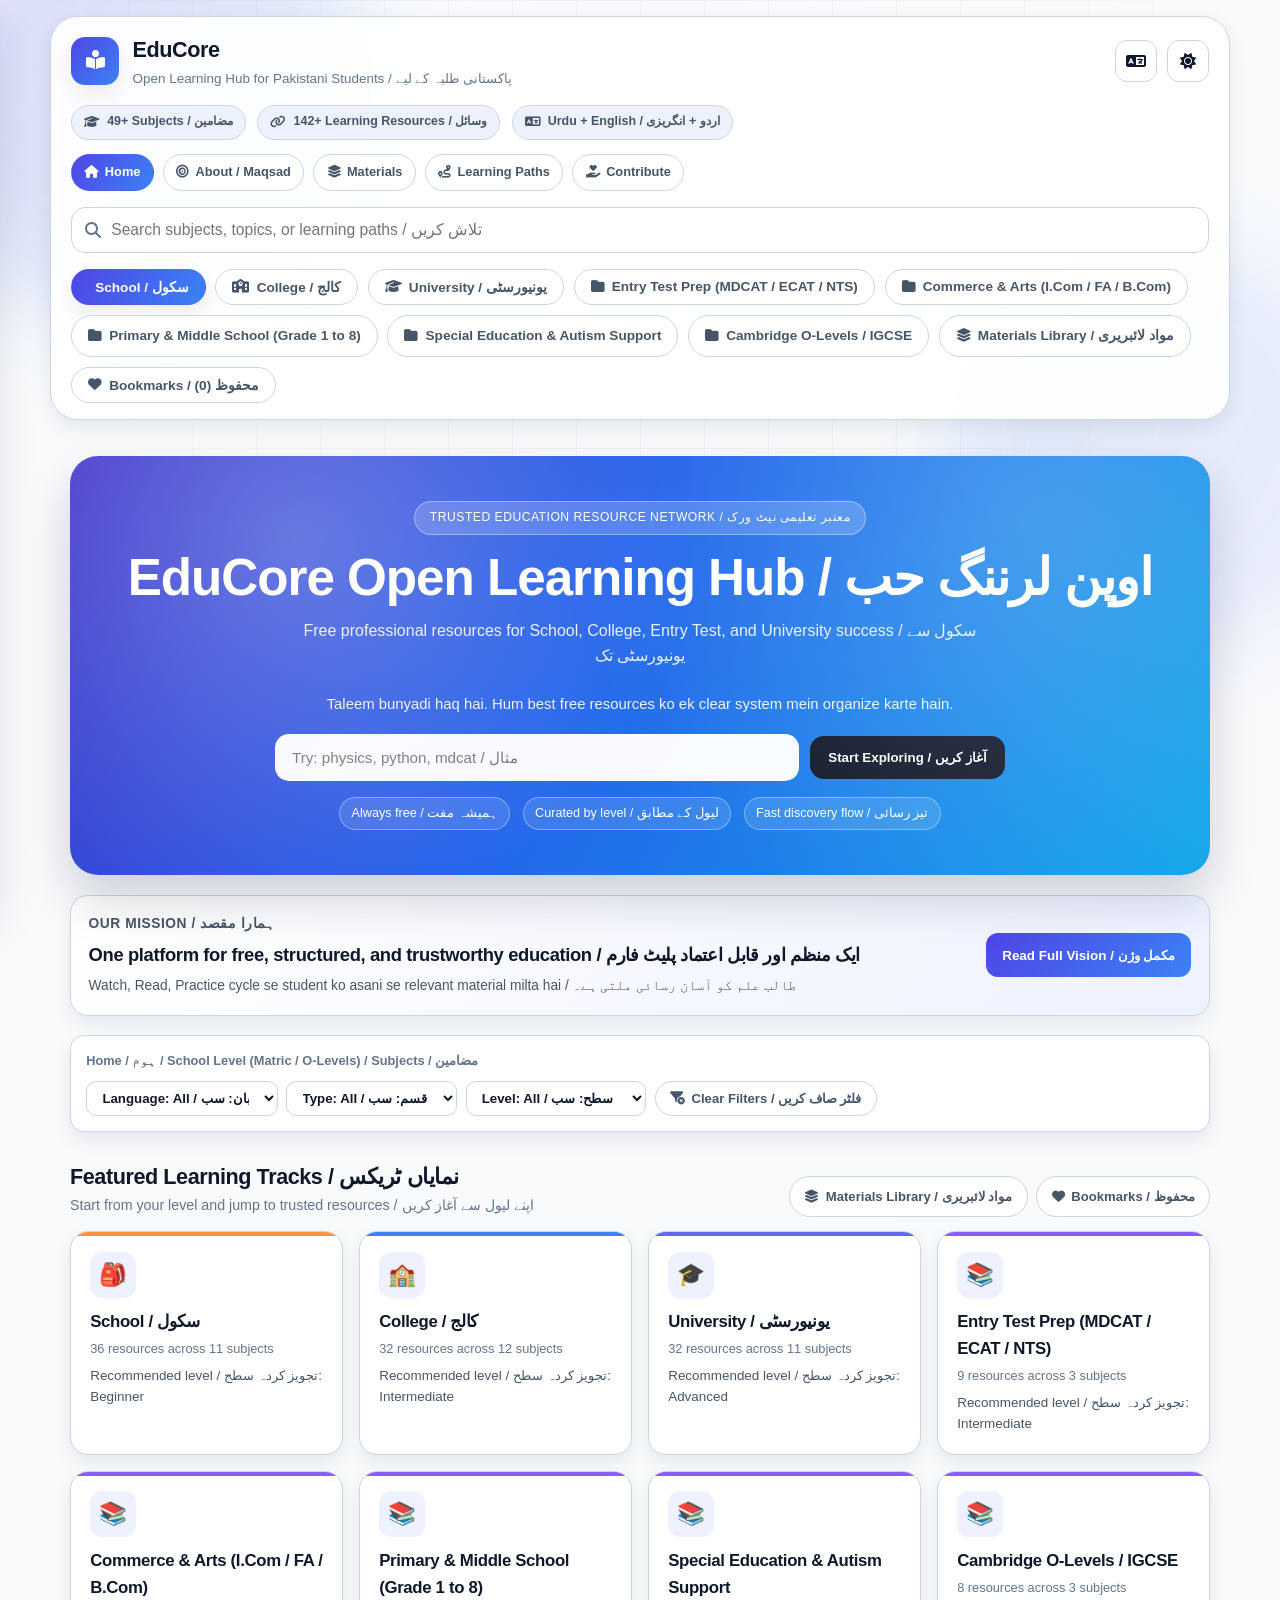
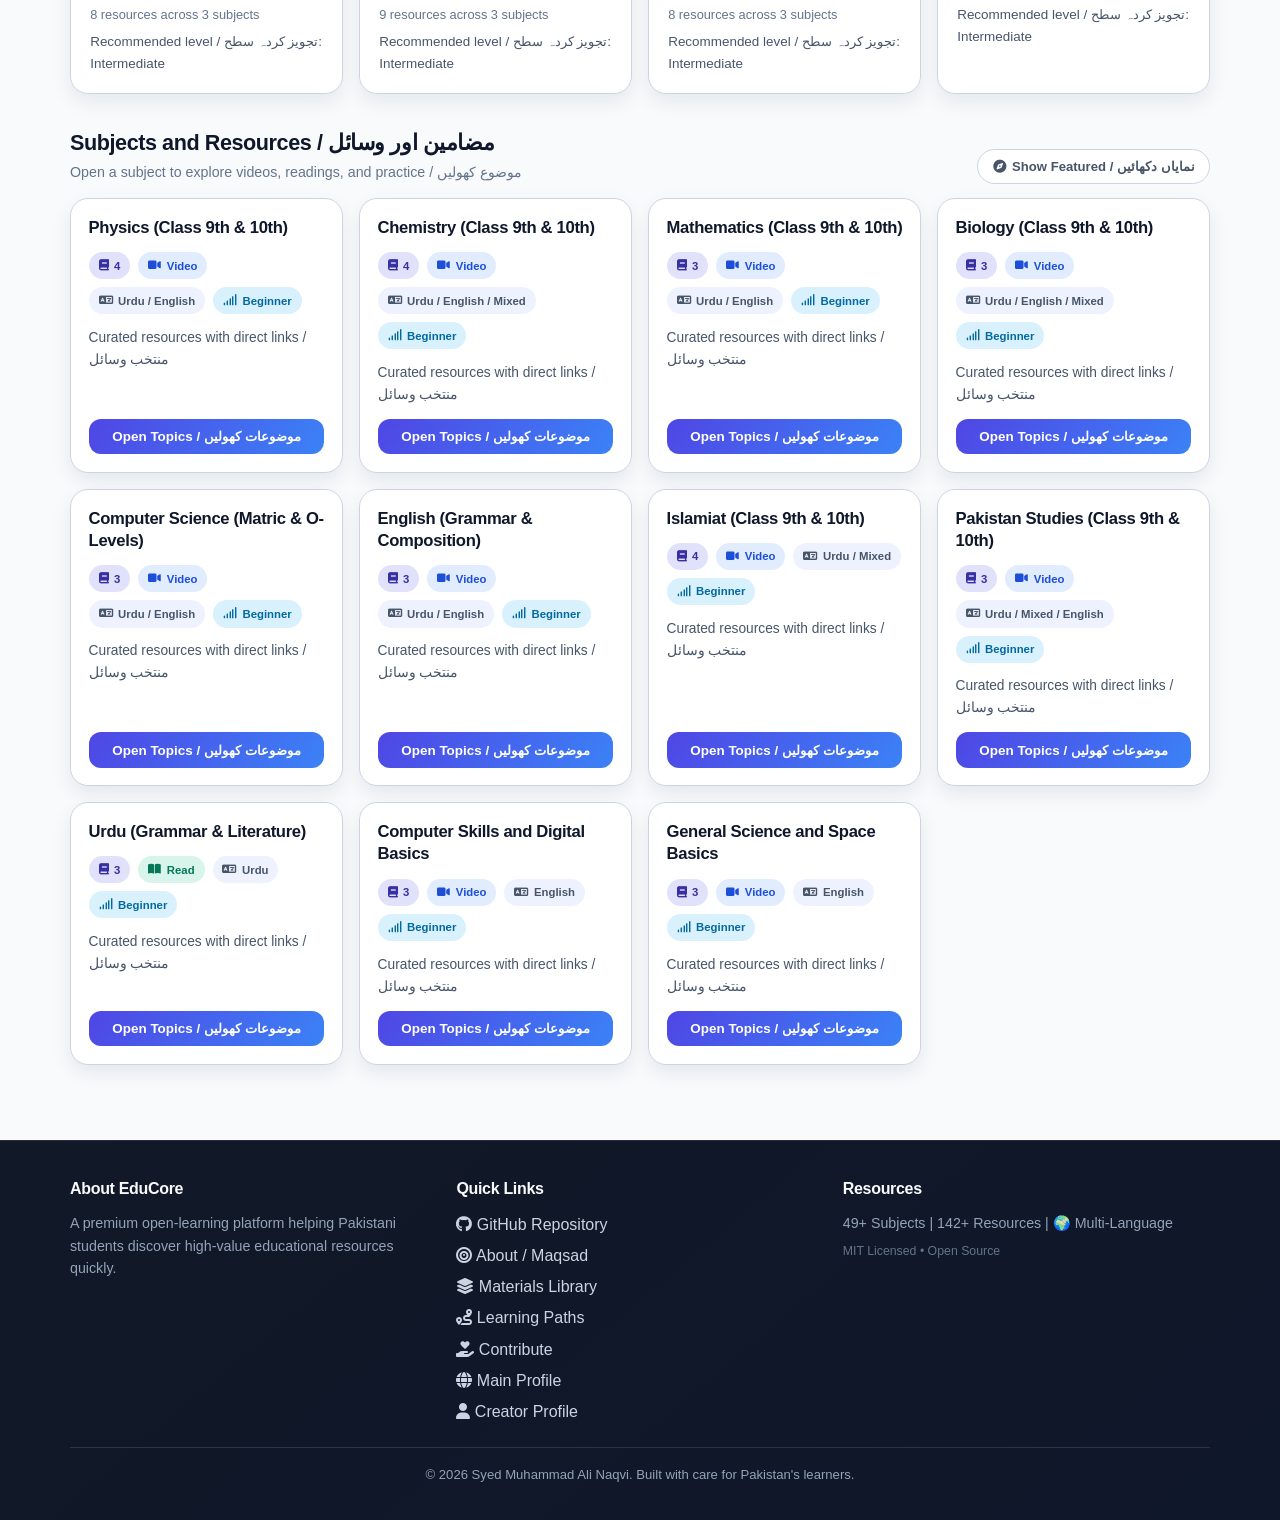
==== index.html @ ec70e9ec "feat: complete eduCore upgrade with bilingual UX and curated resources" ====
<!DOCTYPE html>
<html lang="en">
<head>
    <meta charset="UTF-8">
    <meta name="viewport" content="width=device-width, initial-scale=1.0">
    <title>EduCore Open Learning Hub | Premium Free Learning Resources</title>
    <meta name="description" content="EduCore Open Learning Hub offers free, curated learning resources for Pakistani students from school to university.">
    <link rel="stylesheet" href="https://cdnjs.cloudflare.com/ajax/libs/font-awesome/6.4.0/css/all.min.css">
    <link rel="stylesheet" href="styles.css">
</head>
<body>
    <a class="skip-link" href="#subjectsContainer">Skip to resources</a>
    <div class="ambient-bg" aria-hidden="true">
        <div class="orb orb-one"></div>
        <div class="orb orb-two"></div>
        <div class="grid-glow"></div>
    </div>

    <!-- Navigation & Header -->
    <div class="sticky-header">
        <div class="container shell-padding">
            <div class="header-top">
                <div class="header-logo">
                    <div class="header-emoji" aria-hidden="true">
                        <i class="fas fa-book-open-reader"></i>
                    </div>
                    <div class="logo-text">
                        <h1>EduCore</h1>
                        <p id="logoTagline">Open Learning Hub for Pakistani Students</p>
                    </div>
                </div>
                <div class="header-actions">
                    <button id="languageToggle" class="theme-toggle" title="Toggle language mode" aria-label="Toggle language mode">
                        <i class="fas fa-language"></i>
                    </button>
                    <button id="themeToggle" class="theme-toggle" title="Toggle Dark Mode" aria-label="Toggle dark mode">
                        <i class="fas fa-sun"></i>
                    </button>
                    <button id="hamburgerMenu" class="hamburger-menu" title="Toggle Menu" aria-label="Toggle menu">
                        <i class="fas fa-bars"></i>
                    </button>
                </div>
            </div>

            <div class="header-kpis">
                <span id="kpiSubjectsLabel"><i class="fas fa-graduation-cap"></i> 68+ Subjects</span>
                <span id="kpiResourcesLabel"><i class="fas fa-link"></i> 400+ Learning Resources</span>
                <span id="kpiLanguageLabel"><i class="fas fa-language"></i> Urdu + English</span>
            </div>

            <div class="product-nav" aria-label="Primary">
                <a href="index.html" class="product-nav-link active"><i class="fas fa-house"></i> Home</a>
                <a href="about.html" class="product-nav-link"><i class="fas fa-bullseye"></i> About / Maqsad</a>
                <a href="materials-library.html" class="product-nav-link"><i class="fas fa-layer-group"></i> Materials</a>
                <a href="learning-paths.html" class="product-nav-link"><i class="fas fa-route"></i> Learning Paths</a>
                <a href="contribute.html" class="product-nav-link"><i class="fas fa-hand-holding-heart"></i> Contribute</a>
            </div>

            <!-- Search Bar in Header -->
            <div class="search-container">
                <i class="fas fa-magnifying-glass"></i>
                <input
                    type="text"
                    id="searchInput"
                    placeholder="Search subjects, topics, or learning paths..."
                    class="search-input"
                    aria-label="Search resources"
                >
            </div>

            <!-- Category Tabs (Hidden on mobile, shows hamburger instead) -->
            <div id="categoryNav" class="category-tabs" role="tablist">
                <!-- Categories loaded by JavaScript -->
            </div>
        </div>
    </div>

    <!-- Sidebar (Mobile Navigation) -->
    <div id="sidebar" class="sidebar" role="navigation">
        <div class="sidebar-inner">
            <h3 class="sidebar-title" id="sidebarTitle">📂 Categories</h3>
            <div id="sidebarNav" class="sidebar-nav">
                <!-- Categories loaded by JavaScript -->
            </div>
        </div>
    </div>
    <div id="sidebarOverlay" class="sidebar-overlay"></div>

    <!-- Main Content -->
    <main class="container shell-padding">
        <!-- Hero Section -->
        <section class="hero-section" id="heroSection">
            <div class="hero-badge" id="heroBadge">Trusted Education Resource Network</div>
            <h2 class="hero-headline" id="heroHeadline">EduCore Open Learning Hub</h2>
            <p class="hero-subheadline" id="heroSubheadline">Professional, free learning resources for School, College, Entry Test, and University success.</p>
            <p class="hero-mission-quick" id="heroMissionQuick">Taleem sab ka bunyadi haq hai. Hum bikhray hue best free resources ko ek clear system mein la rahe hain.</p>
            <div class="hero-search-container">
                <div class="hero-search-wrapper">
                    <input
                        type="text"
                        id="heroSearchInput"
                        placeholder="Try: physics, python, mdcat, accounting"
                        class="hero-search-input"
                        aria-label="Quick search"
                    >
                    <button class="cta-button" id="getStartedBtn">Start Exploring</button>
                </div>
            </div>
            <div class="hero-notes">
                <span id="heroNoteFree"><i class="fas fa-shield-heart"></i> Always free</span>
                <span id="heroNoteCurated"><i class="fas fa-layer-group"></i> Curated by level</span>
                <span id="heroNoteFast"><i class="fas fa-bolt"></i> Fast discovery flow</span>
            </div>
        </section>

        <section class="mission-highlight" id="missionHighlight">
            <div class="mission-content">
                <p class="mission-label" id="missionLabel">Our Mission / Hamara Maqsad</p>
                <h2 id="missionTitle">One platform for free, structured, and trustworthy education.</h2>
                <p id="missionText">Is platform ka focus hai Watch, Read, Practice learning cycle ko simple banana, taa-ke Pakistan ka har student bina confusion ke level-appropriate material tak pohanch sake.</p>
            </div>
            <a href="about.html" class="mission-cta" id="missionCta">Read Full Vision</a>
        </section>

        <section class="discovery-controls" aria-label="Discovery controls">
            <div id="breadcrumb" class="breadcrumb">Home / All Tracks</div>
            <div class="filters-row">
                <select id="languageFilter" class="filter-select" aria-label="Filter by language">
                    <option value="all">Language: All</option>
                    <option value="urdu">Urdu</option>
                    <option value="english">English</option>
                    <option value="mixed">Mixed</option>
                </select>
                <select id="typeFilter" class="filter-select" aria-label="Filter by resource type">
                    <option value="all">Type: All</option>
                    <option value="video">Video</option>
                    <option value="read">Reading</option>
                    <option value="practice">Practice</option>
                </select>
                <select id="levelFilter" class="filter-select" aria-label="Filter by level">
                    <option value="all">Level: All</option>
                    <option value="beginner">Beginner</option>
                    <option value="intermediate">Intermediate</option>
                    <option value="advanced">Advanced</option>
                </select>
                <button id="clearFiltersBtn" type="button" class="bookmark-shortcut"><i class="fas fa-filter-circle-xmark"></i> Clear Filters</button>
            </div>
        </section>

        <!-- Featured Categories (Shows on first load) -->
        <section class="section-header-block">
            <div>
                <h2 id="featuredHeading">Featured Learning Tracks</h2>
                <p id="featuredSubheading">Start from your level and jump directly to trusted resources.</p>
            </div>
            <div class="section-actions">
                <a href="materials-library.html" class="bookmark-shortcut">
                    <i class="fas fa-layer-group"></i>
                    <span id="materialsShortcutLabel">Materials Library</span>
                </a>
                <button id="desktopBookmarksBtn" class="bookmark-shortcut" type="button">
                    <i class="fas fa-heart"></i>
                    <span id="desktopBookmarksLabel">Bookmarks</span>
                </button>
            </div>
        </section>
        <section id="featuredSection" class="featured-categories">
            <!-- Featured category cards loaded by JavaScript -->
        </section>

        <!-- Resources Grid -->
        <section class="section-header-block compact">
            <div>
                <h2 id="subjectsHeading">Subjects and Resources</h2>
                <p id="subjectsSubheading">Open any subject card to explore videos, readings, and practice links.</p>
            </div>
            <div class="section-actions">
                <button id="showFeaturedBtn" class="bookmark-shortcut" type="button">
                    <i class="fas fa-compass"></i>
                    <span id="showFeaturedLabel">Show Featured</span>
                </button>
            </div>
        </section>
        <section id="subjectsContainer" class="subjects-container">
            <!-- Subject cards loaded by JavaScript -->
        </section>

        <!-- No Results Message -->
        <div id="noResults" class="no-results hidden">
            <div class="no-results-icon">😕</div>
            <h3 class="no-results-title">No resources found</h3>
            <p class="no-results-text">Try another keyword or switch to a different category.</p>
        </div>
    </main>

    <!-- Topic Details Modal -->
    <div id="topicModal" class="modal" role="dialog" aria-modal="true">
        <div class="modal-content">
            <div class="modal-header">
                <h2 id="modalTitle" class="modal-title"></h2>
                <button id="closeModal" class="modal-close" aria-label="Close modal">
                    <i class="fas fa-times"></i>
                </button>
            </div>
            <div id="modalTopics" class="topics-list">
                <!-- Topics loaded by JavaScript -->
            </div>
        </div>
    </div>

    <!-- Footer -->
    <footer>
        <div class="container shell-padding">
            <div class="footer-grid">
                <div>
                    <h3>About EduCore</h3>
                    <p class="footer-description">A premium open-learning platform helping Pakistani students discover high-value educational resources quickly.</p>
                </div>
                <div>
                    <h3>Quick Links</h3>
                    <ul class="footer-links-list">
                        <li><a href="https://github.com/AliShah1029384756/educore-open-learning-hub" target="_blank" rel="noopener noreferrer"><i class="fab fa-github"></i> GitHub Repository</a></li>
                        <li><a href="about.html"><i class="fas fa-bullseye"></i> About / Maqsad</a></li>
                        <li><a href="materials-library.html"><i class="fas fa-layer-group"></i> Materials Library</a></li>
                        <li><a href="learning-paths.html"><i class="fas fa-route"></i> Learning Paths</a></li>
                        <li><a href="contribute.html"><i class="fas fa-hand-holding-heart"></i> Contribute</a></li>
                        <li><a href="https://alishah1029384756.github.io/AliShah1029384756/" target="_blank" rel="noopener noreferrer"><i class="fas fa-globe"></i> Main Profile</a></li>
                        <li><a href="https://github.com/AliShah1029384756" target="_blank" rel="noopener noreferrer"><i class="fas fa-user"></i> Creator Profile</a></li>
                    </ul>
                </div>
                <div>
                    <h3>Resources</h3>
                    <p class="footer-resources">
                        <span id="subjectCount">68+</span> Subjects | 
                        <span id="resourceCount">400+</span> Resources | 
                        🌍 Multi-Language
                    </p>
                    <p class="footer-license">MIT Licensed • Open Source</p>
                </div>
            </div>
            <div class="footer-divider"></div>
            <div class="footer-bottom">
                <p>&copy; 2026 Syed Muhammad Ali Naqvi. Built with care for Pakistan's learners.</p>
            </div>
        </div>
    </footer>

    <script src="app.js"></script>
</body>
</html>
---- styles.css ----
:root {
	--primary: #4f46e5;
	--primary-strong: #3730a3;
	--secondary: #3b82f6;
	--accent: #0ea5e9;
	--bg-main: #f8fafc;
	--bg-surface: #ffffff;
	--bg-soft: #eef2ff;
	--bg-muted: #e2e8f0;
	--text-main: #0f172a;
	--text-soft: #475569;
	--text-muted: #64748b;
	--border: #cbd5e1;
	--shadow-sm: 0 8px 20px rgba(15, 23, 42, 0.08);
	--shadow-md: 0 14px 32px rgba(15, 23, 42, 0.12);
	--shadow-lg: 0 24px 48px rgba(15, 23, 42, 0.18);
	--radius-sm: 12px;
	--radius-md: 18px;
	--radius-lg: 28px;
	--overlay: rgba(15, 23, 42, 0.52);
	--header-offset: 150px;
	--transition: all 0.28s cubic-bezier(0.4, 0, 0.2, 1);
}

html[data-theme="dark"] {
	--bg-main: #020617;
	--bg-surface: #0f172a;
	--bg-soft: #1e293b;
	--bg-muted: #334155;
	--text-main: #f8fafc;
	--text-soft: #cbd5e1;
	--text-muted: #94a3b8;
	--border: #334155;
	--shadow-sm: 0 8px 20px rgba(0, 0, 0, 0.25);
	--shadow-md: 0 14px 32px rgba(0, 0, 0, 0.35);
	--shadow-lg: 0 24px 48px rgba(0, 0, 0, 0.45);
	--overlay: rgba(2, 6, 23, 0.75);
}

@import url('https://fonts.googleapis.com/css2?family=Outfit:wght@400;500;600;700;800&family=Manrope:wght@400;500;600;700&display=swap');

* {
	margin: 0;
	padding: 0;
	box-sizing: border-box;
}

html {
	scroll-behavior: smooth;
}

body {
	font-family: 'Manrope', 'Segoe UI', sans-serif;
	background: var(--bg-main);
	color: var(--text-main);
	line-height: 1.6;
	min-height: 100vh;
	overflow-x: hidden;
	transition: background-color 0.3s ease, color 0.3s ease;
}

body.body-locked {
	overflow: hidden;
}

h1,
h2,
h3,
h4,
h5,
h6 {
	font-family: 'Outfit', 'Segoe UI', sans-serif;
	letter-spacing: -0.02em;
}

.container {
	max-width: 1180px;
	margin: 0 auto;
}

.shell-padding {
	padding-left: 1.25rem;
	padding-right: 1.25rem;
}

.hidden {
	display: none !important;
}

.skip-link {
	position: absolute;
	left: 1rem;
	top: -60px;
	z-index: 120;
	padding: 0.6rem 0.9rem;
	border-radius: 10px;
	background: #111827;
	color: #ffffff;
	text-decoration: none;
	font-weight: 700;
	transition: top 0.2s ease;
}

.skip-link:focus {
	top: 0.7rem;
}

.ambient-bg {
	position: fixed;
	inset: 0;
	pointer-events: none;
	z-index: -1;
	overflow: hidden;
}

.orb {
	position: absolute;
	border-radius: 50%;
	filter: blur(42px);
	opacity: 0.26;
}

.orb-one {
	width: 460px;
	height: 460px;
	top: -120px;
	left: -80px;
	background: linear-gradient(120deg, rgba(79, 70, 229, 0.72), rgba(14, 165, 233, 0.3));
}

.orb-two {
	width: 420px;
	height: 420px;
	right: -90px;
	top: 240px;
	background: linear-gradient(120deg, rgba(59, 130, 246, 0.5), rgba(99, 102, 241, 0.32));
}

.grid-glow {
	position: absolute;
	inset: 0;
	background-image: linear-gradient(rgba(79, 70, 229, 0.05) 1px, transparent 1px),
		linear-gradient(90deg, rgba(79, 70, 229, 0.05) 1px, transparent 1px);
	background-size: 64px 64px;
	-webkit-mask-image: radial-gradient(circle at 50% 20%, black 20%, transparent 70%);
	mask-image: radial-gradient(circle at 50% 20%, black 20%, transparent 70%);
}

.sticky-header {
	position: sticky;
	top: 0;
	z-index: 30;
	margin: 1rem auto 0;
}

.sticky-header .container {
	background: rgba(255, 255, 255, 0.93);
	border: 1px solid var(--border);
	border-radius: var(--radius-lg);
	box-shadow: var(--shadow-sm);
	-webkit-backdrop-filter: blur(10px);
	backdrop-filter: blur(10px);
	padding-top: 1rem;
	padding-bottom: 1rem;
}

html[data-theme="dark"] .sticky-header .container {
	background: rgba(15, 23, 42, 0.92);
}

.header-top {
	display: flex;
	align-items: center;
	justify-content: space-between;
	gap: 1rem;
}

.header-logo {
	display: flex;
	align-items: center;
	gap: 0.85rem;
}

.header-emoji {
	width: 48px;
	height: 48px;
	border-radius: 14px;
	display: grid;
	place-items: center;
	color: white;
	font-size: 1.2rem;
	background: linear-gradient(135deg, var(--primary), var(--secondary));
	box-shadow: var(--shadow-sm);
}

.logo-text h1 {
	font-size: 1.35rem;
}

.logo-text p {
	margin: 0;
	font-size: 0.84rem;
	color: var(--text-muted);
}

.header-actions {
	display: flex;
	align-items: center;
	gap: 0.6rem;
}

.theme-toggle,
.hamburger-menu {
	width: 42px;
	height: 42px;
	border-radius: 12px;
	border: 1px solid var(--border);
	background: var(--bg-surface);
	color: var(--text-main);
	cursor: pointer;
	display: grid;
	place-items: center;
	font-size: 1rem;
	transition: var(--transition);
}

.theme-toggle:hover,
.hamburger-menu:hover {
	transform: translateY(-2px);
	box-shadow: var(--shadow-sm);
	border-color: var(--primary);
}

.hamburger-menu {
	display: none;
}

.header-kpis {
	display: flex;
	gap: 0.7rem;
	flex-wrap: wrap;
	margin-top: 1rem;
}

.header-kpis span {
	display: inline-flex;
	align-items: center;
	gap: 0.45rem;
	padding: 0.4rem 0.75rem;
	border-radius: 999px;
	border: 1px solid var(--border);
	font-size: 0.78rem;
	font-weight: 600;
	color: var(--text-soft);
	background: var(--bg-soft);
}

.product-nav {
	display: flex;
	gap: 0.55rem;
	flex-wrap: wrap;
	margin-top: 0.9rem;
}

.product-nav-link {
	display: inline-flex;
	align-items: center;
	gap: 0.4rem;
	text-decoration: none;
	padding: 0.45rem 0.78rem;
	font-size: 0.8rem;
	font-weight: 700;
	border-radius: 999px;
	border: 1px solid var(--border);
	color: var(--text-soft);
	background: var(--bg-surface);
	transition: var(--transition);
}

.product-nav-link:hover,
.product-nav-link.active {
	color: #ffffff;
	border-color: transparent;
	background: linear-gradient(125deg, var(--primary), var(--secondary));
}

.search-container {
	margin-top: 1rem;
	position: relative;
}

.search-container i {
	position: absolute;
	left: 0.9rem;
	top: 50%;
	transform: translateY(-50%);
	color: var(--text-muted);
}

.search-input {
	width: 100%;
	border: 1px solid var(--border);
	border-radius: 14px;
	background: var(--bg-surface);
	color: var(--text-main);
	font-size: 0.98rem;
	padding: 0.8rem 0.95rem 0.8rem 2.45rem;
	transition: var(--transition);
}

.search-input:focus,
.hero-search-input:focus {
	outline: none;
	border-color: var(--primary);
	box-shadow: 0 0 0 4px rgba(79, 70, 229, 0.22);
}

.category-tab.nav-link {
	text-decoration: none;
}

.category-tabs {
	display: flex;
	gap: 0.6rem;
	flex-wrap: wrap;
	margin-top: 1rem;
}

.category-tab {
	border: 1px solid var(--border);
	background: var(--bg-surface);
	color: var(--text-soft);
	border-radius: 999px;
	padding: 0.58rem 1rem;
	font-size: 0.85rem;
	font-weight: 600;
	cursor: pointer;
	transition: var(--transition);
	display: inline-flex;
	align-items: center;
	gap: 0.45rem;
}

.category-tab:hover {
	border-color: var(--secondary);
	color: var(--text-main);
	transform: translateY(-1px);
}

.category-tab.active {
	background: linear-gradient(120deg, var(--primary), var(--secondary));
	color: #ffffff;
	border-color: transparent;
	box-shadow: var(--shadow-sm);
}

main {
	padding-top: 1.25rem;
	padding-bottom: 2rem;
}

#featuredSection,
#subjectsContainer,
.section-header-block {
	scroll-margin-top: var(--header-offset);
}

.hero-section {
	margin-top: 1rem;
	margin-bottom: 1.2rem;
	border-radius: var(--radius-lg);
	padding: 2.8rem 1.6rem;
	text-align: center;
	color: #ffffff;
	position: relative;
	overflow: hidden;
	background: linear-gradient(120deg, #4338ca 0%, #2563eb 44%, #0ea5e9 100%);
	box-shadow: var(--shadow-lg);
}

.hero-section::before {
	content: '';
	position: absolute;
	inset: 0;
	background: radial-gradient(circle at 20% 20%, rgba(255, 255, 255, 0.25), transparent 40%),
		radial-gradient(circle at 85% 15%, rgba(255, 255, 255, 0.2), transparent 45%);
	pointer-events: none;
}

.hero-badge {
	display: inline-block;
	border-radius: 999px;
	border: 1px solid rgba(255, 255, 255, 0.35);
	padding: 0.38rem 0.9rem;
	font-size: 0.76rem;
	letter-spacing: 0.04em;
	text-transform: uppercase;
	background: rgba(255, 255, 255, 0.18);
	margin-bottom: 0.95rem;
}

.hero-headline {
	font-size: clamp(2rem, 5vw, 3.2rem);
	line-height: 1.08;
	margin-bottom: 0.8rem;
}

.hero-subheadline {
	max-width: 740px;
	margin: 0 auto 1.5rem;
	color: rgba(255, 255, 255, 0.9);
}

.hero-mission-quick {
	max-width: 760px;
	margin: 0 auto 1.1rem;
	font-size: 0.93rem;
	color: rgba(255, 255, 255, 0.92);
}

.hero-search-container {
	max-width: 730px;
	margin: 0 auto;
}

.hero-search-wrapper {
	display: flex;
	align-items: center;
	gap: 0.7rem;
}

.hero-search-input {
	flex: 1;
	border: 1px solid rgba(255, 255, 255, 0.4);
	background: rgba(255, 255, 255, 0.97);
	border-radius: 14px;
	color: #0f172a;
	font-size: 0.95rem;
	padding: 0.85rem 1rem;
}

.cta-button {
	border: none;
	background: #0f172a;
	color: #ffffff;
	border-radius: 14px;
	padding: 0.85rem 1.15rem;
	font-weight: 700;
	cursor: pointer;
	transition: var(--transition);
}

.cta-button:hover {
	transform: translateY(-2px) scale(1.02);
	box-shadow: 0 10px 24px rgba(15, 23, 42, 0.28);
}

.hero-notes {
	margin-top: 1rem;
	display: flex;
	justify-content: center;
	gap: 0.8rem;
	flex-wrap: wrap;
}

.hero-notes span {
	display: inline-flex;
	align-items: center;
	gap: 0.38rem;
	padding: 0.35rem 0.7rem;
	border-radius: 999px;
	border: 1px solid rgba(255, 255, 255, 0.35);
	background: rgba(255, 255, 255, 0.12);
	font-size: 0.79rem;
}

.section-header-block {
	display: flex;
	justify-content: space-between;
	align-items: end;
	gap: 0.8rem;
	margin-top: 1.7rem;
	margin-bottom: 0.9rem;
}

.mission-highlight {
	display: flex;
	justify-content: space-between;
	align-items: center;
	gap: 1rem;
	margin-top: 1.25rem;
	padding: 1.1rem;
	border-radius: var(--radius-md);
	border: 1px solid var(--border);
	background: linear-gradient(120deg, var(--bg-surface), var(--bg-soft));
	box-shadow: var(--shadow-sm);
}

.mission-label {
	font-size: 0.76rem;
	font-weight: 800;
	letter-spacing: 0.04em;
	text-transform: uppercase;
	color: var(--primary);
	margin-bottom: 0.3rem;
}

.mission-content h2 {
	font-size: 1.15rem;
	margin-bottom: 0.35rem;
}

.mission-content p {
	font-size: 0.86rem;
	color: var(--text-soft);
}

.mission-cta {
	text-decoration: none;
	border-radius: 12px;
	padding: 0.7rem 1rem;
	font-size: 0.84rem;
	font-weight: 700;
	color: #ffffff;
	background: linear-gradient(130deg, var(--primary), var(--secondary));
	white-space: nowrap;
}

.discovery-controls {
	margin-top: 1.2rem;
	padding: 0.95rem;
	border-radius: 14px;
	border: 1px solid var(--border);
	background: var(--bg-surface);
	box-shadow: var(--shadow-sm);
}

.breadcrumb {
	font-size: 0.8rem;
	font-weight: 700;
	color: var(--text-muted);
	margin-bottom: 0.6rem;
}

.filters-row {
	display: flex;
	gap: 0.55rem;
	flex-wrap: wrap;
}

.filter-select {
	border-radius: 10px;
	border: 1px solid var(--border);
	background: var(--bg-surface);
	color: var(--text-main);
	padding: 0.5rem 0.7rem;
	font-size: 0.83rem;
	font-weight: 600;
}

.section-actions {
	display: flex;
	gap: 0.55rem;
	flex-wrap: wrap;
}

.section-header-block h2 {
	font-size: 1.35rem;
}

.section-header-block p {
	color: var(--text-muted);
	font-size: 0.89rem;
}

.section-header-block.compact {
	margin-top: 2rem;
}

.bookmark-shortcut {
	border: 1px solid var(--border);
	background: var(--bg-surface);
	color: var(--text-soft);
	border-radius: 999px;
	padding: 0.55rem 0.9rem;
	font-size: 0.82rem;
	font-weight: 700;
	display: inline-flex;
	align-items: center;
	gap: 0.4rem;
	cursor: pointer;
	transition: var(--transition);
	text-decoration: none;
}

.bookmark-shortcut:hover {
	color: #ffffff;
	border-color: transparent;
	background: linear-gradient(130deg, var(--primary), var(--secondary));
}

.featured-categories {
	display: grid;
	grid-template-columns: repeat(auto-fit, minmax(220px, 1fr));
	gap: 1rem;
}

.category-card {
	border-radius: var(--radius-md);
	border: 1px solid var(--border);
	background: var(--bg-surface);
	box-shadow: var(--shadow-sm);
	padding: 1.2rem;
	cursor: pointer;
	transition: var(--transition);
	position: relative;
	overflow: hidden;
}

.category-card::before {
	content: '';
	position: absolute;
	left: 0;
	right: 0;
	top: 0;
	height: 4px;
}

.category-card.school::before { background: #fb923c; }
.category-card.college::before { background: #3b82f6; }
.category-card.university::before { background: #6366f1; }
.category-card.entry::before { background: #f59e0b; }
.category-card.autism::before { background: #10b981; }
.category-card.research::before { background: #ef4444; }
.category-card.misc::before { background: #8b5cf6; }

.category-card:hover {
	transform: translateY(-4px);
	box-shadow: var(--shadow-md);
	border-color: #818cf8;
}

.category-icon {
	width: 46px;
	height: 46px;
	border-radius: 12px;
	background: var(--bg-soft);
	display: grid;
	place-items: center;
	margin-bottom: 0.7rem;
	font-size: 1.4rem;
}

.category-title {
	font-size: 1.05rem;
	margin-bottom: 0.2rem;
}

.category-count {
	font-size: 0.8rem;
	color: var(--text-muted);
	margin-bottom: 0.35rem;
}

.category-description {
	color: var(--text-soft);
	font-size: 0.84rem;
}

.subjects-container {
	display: grid;
	grid-template-columns: repeat(auto-fit, minmax(260px, 1fr));
	gap: 1rem;
}

.subject-card {
	border-radius: var(--radius-md);
	border: 1px solid var(--border);
	background: var(--bg-surface);
	box-shadow: var(--shadow-sm);
	padding: 1.1rem;
	display: flex;
	flex-direction: column;
	gap: 0.8rem;
	transition: var(--transition);
}

.subject-card:hover {
	transform: translateY(-4px);
	box-shadow: var(--shadow-md);
	border-color: #818cf8;
}

.subject-head {
	display: flex;
	justify-content: space-between;
	align-items: start;
	gap: 0.75rem;
}

.subject-title {
	font-size: 1.04rem;
	line-height: 1.35;
}

.subject-category-pill {
	font-size: 0.72rem;
	font-weight: 700;
	color: var(--text-soft);
	background: var(--bg-soft);
	border-radius: 999px;
	padding: 0.28rem 0.62rem;
	white-space: nowrap;
}

.card-metadata {
	display: flex;
	gap: 0.5rem;
	flex-wrap: wrap;
}

.badge {
	display: inline-flex;
	align-items: center;
	gap: 0.35rem;
	border-radius: 999px;
	font-size: 0.71rem;
	font-weight: 700;
	padding: 0.28rem 0.62rem;
}

.badge.count {
	background: rgba(79, 70, 229, 0.16);
	color: var(--primary-strong);
}

.badge.type-video {
	background: rgba(59, 130, 246, 0.15);
	color: #1d4ed8;
}

.badge.type-read {
	background: rgba(16, 185, 129, 0.16);
	color: #047857;
}

.badge.type-practice {
	background: rgba(245, 158, 11, 0.2);
	color: #b45309;
}

.badge.type-other {
	background: rgba(99, 102, 241, 0.2);
	color: #4338ca;
}

.badge.language {
	background: var(--bg-soft);
	color: var(--text-soft);
}

.badge.level {
	background: rgba(14, 165, 233, 0.16);
	color: #0369a1;
}

.badge.verified {
	background: rgba(34, 197, 94, 0.2);
	color: #166534;
}

html[data-theme="dark"] .badge.level {
	color: #7dd3fc;
}

html[data-theme="dark"] .badge.verified {
	color: #86efac;
}

.card-description {
	color: var(--text-soft);
	font-size: 0.86rem;
}

.subject-open {
	margin-top: auto;
	border: none;
	border-radius: 12px;
	background: linear-gradient(125deg, var(--primary), var(--secondary));
	color: #ffffff;
	font-weight: 700;
	font-size: 0.84rem;
	padding: 0.64rem 0.9rem;
	cursor: pointer;
	transition: var(--transition);
}

.subject-open:hover {
	transform: translateY(-2px);
	box-shadow: var(--shadow-sm);
}

.no-results {
	text-align: center;
	border: 1px dashed var(--border);
	border-radius: var(--radius-md);
	background: var(--bg-surface);
	padding: 2.8rem 1.1rem;
	margin-top: 0.6rem;
}

.no-results-icon {
	font-size: 3rem;
}

.no-results-title {
	margin-top: 0.4rem;
	margin-bottom: 0.2rem;
}

.no-results-text {
	color: var(--text-muted);
}

.modal {
	display: none;
	position: fixed;
	inset: 0;
	z-index: 60;
	background: var(--overlay);
	-webkit-backdrop-filter: blur(3px);
	backdrop-filter: blur(3px);
}

.modal.active {
	display: grid;
	place-items: center;
}

.modal-content {
	width: min(760px, 92vw);
	max-height: 90vh;
	overflow-y: auto;
	border-radius: var(--radius-lg);
	border: 1px solid var(--border);
	background: var(--bg-surface);
	padding: 1.2rem;
	box-shadow: var(--shadow-lg);
	animation: riseUp 0.25s ease;
}

@keyframes riseUp {
	from {
		opacity: 0;
		transform: translateY(12px);
	}
	to {
		opacity: 1;
		transform: translateY(0);
	}
}

.modal-header {
	display: flex;
	justify-content: space-between;
	gap: 1rem;
	align-items: center;
	margin-bottom: 1rem;
}

.modal-title {
	font-size: 1.28rem;
}

.modal-close {
	width: 40px;
	height: 40px;
	border: 1px solid var(--border);
	border-radius: 10px;
	background: var(--bg-surface);
	color: var(--text-soft);
	cursor: pointer;
	transition: var(--transition);
}

.modal-close:hover {
	color: var(--text-main);
	border-color: var(--primary);
}

.topics-list {
	display: flex;
	flex-direction: column;
	gap: 0.75rem;
}

.topic-item {
	border-radius: 14px;
	border: 1px solid var(--border);
	background: var(--bg-soft);
	padding: 0.85rem;
}

.topic-badge-group {
	display: flex;
	flex-wrap: wrap;
	gap: 0.45rem;
	margin-bottom: 0.45rem;
}

.topic-title {
	font-size: 0.95rem;
	font-weight: 700;
}

.topic-meta-line {
	margin-top: 0.35rem;
	font-size: 0.8rem;
	color: var(--text-muted);
	display: flex;
	align-items: center;
	gap: 0.4rem;
	flex-wrap: wrap;
}

.topic-actions {
	margin-top: 0.7rem;
	display: flex;
	gap: 0.45rem;
}

.recommendation-section {
	margin-top: 0.6rem;
	padding-top: 0.85rem;
	border-top: 1px dashed var(--border);
}

.recommendation-title {
	font-size: 0.92rem;
	margin-bottom: 0.6rem;
	color: var(--text-main);
}

.recommendation-grid {
	display: grid;
	grid-template-columns: repeat(auto-fit, minmax(210px, 1fr));
	gap: 0.55rem;
}

.recommendation-card {
	border: 1px solid var(--border);
	border-radius: 12px;
	background: var(--bg-surface);
	padding: 0.7rem;
	display: flex;
	flex-direction: column;
	gap: 0.35rem;
}

.recommendation-subject {
	font-size: 0.72rem;
	font-weight: 700;
	color: var(--text-muted);
}

.recommendation-topic {
	font-size: 0.84rem;
	line-height: 1.35;
}

.recommendation-meta {
	font-size: 0.76rem;
	color: var(--text-muted);
}

.recommendation-link {
	margin-top: auto;
}

.topic-link {
	flex: 1;
	text-decoration: none;
	border-radius: 10px;
	border: 1px solid var(--border);
	background: var(--bg-surface);
	color: var(--text-main);
	font-size: 0.82rem;
	font-weight: 700;
	padding: 0.52rem 0.7rem;
	display: inline-flex;
	align-items: center;
	justify-content: center;
	gap: 0.3rem;
	transition: var(--transition);
}

.topic-link:hover {
	border-color: var(--primary);
	transform: translateY(-1px);
}

.bookmark-btn {
	min-width: 42px;
	border: 1px solid var(--border);
	border-radius: 10px;
	background: var(--bg-surface);
	color: var(--text-muted);
	font-size: 1.05rem;
	cursor: pointer;
	transition: var(--transition);
}

.bookmark-btn.bookmarked,
.bookmark-btn:hover {
	color: #dc2626;
	border-color: #fca5a5;
}

.sidebar {
	position: fixed;
	top: 0;
	left: 0;
	width: 290px;
	height: 100vh;
	transform: translateX(-105%);
	transition: var(--transition);
	z-index: 70;
	background: var(--bg-surface);
	border-right: 1px solid var(--border);
	box-shadow: var(--shadow-lg);
}

.sidebar.open {
	transform: translateX(0);
}

.sidebar-inner {
	padding: 1.2rem;
}

.sidebar-title {
	font-size: 1.08rem;
	margin-bottom: 1rem;
}

.sidebar-nav {
	display: flex;
	flex-direction: column;
	gap: 0.5rem;
}

.sidebar-nav .category-tab {
	width: 100%;
	justify-content: flex-start;
}

.sidebar-overlay {
	position: fixed;
	inset: 0;
	background: var(--overlay);
	opacity: 0;
	pointer-events: none;
	transition: var(--transition);
	z-index: 65;
}

.sidebar-overlay.active {
	opacity: 1;
	pointer-events: auto;
}

footer {
	margin-top: 2.7rem;
	background: linear-gradient(140deg, #111827, #0f172a);
	color: #cbd5e1;
	padding-top: 2.2rem;
	padding-bottom: 2.2rem;
	border-top: 1px solid rgba(148, 163, 184, 0.16);
}

footer h3 {
	color: #f8fafc;
	margin-bottom: 0.65rem;
	font-size: 1rem;
}

footer a {
	color: #cbd5e1;
	text-decoration: none;
}

footer a:hover {
	color: #93c5fd;
}

.footer-grid {
	display: grid;
	grid-template-columns: repeat(auto-fit, minmax(230px, 1fr));
	gap: 1.2rem;
}

.footer-links-list {
	list-style: none;
	display: flex;
	flex-direction: column;
	gap: 0.35rem;
}

.footer-description,
.footer-resources {
	color: #94a3b8;
	font-size: 0.89rem;
}

.footer-license {
	margin-top: 0.45rem;
	font-size: 0.77rem;
	color: #64748b;
}

.footer-divider {
	margin: 1.4rem 0 1rem;
	border-top: 1px solid rgba(148, 163, 184, 0.2);
}

.footer-bottom {
	text-align: center;
	color: #94a3b8;
	font-size: 0.82rem;
}

.fade-in {
	animation: fadeIn 0.28s ease;
}

.app-toast {
	position: fixed;
	right: 1rem;
	bottom: 1rem;
	z-index: 100;
	padding: 0.65rem 0.95rem;
	border-radius: 10px;
	font-size: 0.82rem;
	font-weight: 700;
	color: #ffffff;
	background: #0f172a;
	opacity: 0;
	transform: translateY(8px);
	transition: var(--transition);
	pointer-events: none;
}

.app-toast.active {
	opacity: 1;
	transform: translateY(0);
}

a:focus-visible,
button:focus-visible,
input:focus-visible,
select:focus-visible,
.subject-card:focus-within,
.category-card:focus-visible {
	outline: 2px solid var(--primary);
	outline-offset: 2px;
}

@keyframes fadeIn {
	from {
		opacity: 0;
		transform: translateY(8px);
	}
	to {
		opacity: 1;
		transform: translateY(0);
	}
}

@media (max-width: 980px) {
	.header-kpis {
		gap: 0.45rem;
	}

	.header-kpis span {
		font-size: 0.74rem;
		padding: 0.35rem 0.62rem;
	}

	.category-tabs {
		overflow-x: auto;
		flex-wrap: nowrap;
		padding-bottom: 0.2rem;
	}

	.category-tab {
		white-space: nowrap;
	}

	.section-header-block {
		align-items: start;
		flex-direction: column;
	}

	.section-actions {
		width: 100%;
	}
}

@media (max-width: 768px) {
	.sticky-header {
		position: static;
		margin-top: 0.7rem;
	}

	.sticky-header .container {
		border-radius: 18px;
	}

	.product-nav {
		overflow-x: auto;
		flex-wrap: nowrap;
		padding-bottom: 0.2rem;
	}

	.product-nav-link {
		white-space: nowrap;
	}

	.hamburger-menu {
		display: grid;
	}

	.category-tabs {
		display: none;
	}

	main {
		padding-top: 0.6rem;
	}

	.hero-section {
		padding: 2.2rem 1rem;
	}

	.mission-highlight {
		flex-direction: column;
		align-items: flex-start;
	}

	.mission-cta {
		width: 100%;
		text-align: center;
	}

	.filters-row {
		flex-direction: column;
	}

	.filter-select,
	#clearFiltersBtn {
		width: 100%;
	}

	.hero-search-wrapper {
		flex-direction: column;
	}

	.hero-search-input,
	.cta-button {
		width: 100%;
	}

	.subjects-container,
	.featured-categories {
		grid-template-columns: 1fr;
	}

	.bookmark-shortcut {
		width: 100%;
		justify-content: center;
	}
}

@media (prefers-reduced-motion: reduce) {
	*,
	*::before,
	*::after {
		animation: none !important;
		transition: none !important;
		scroll-behavior: auto !important;
	}
}
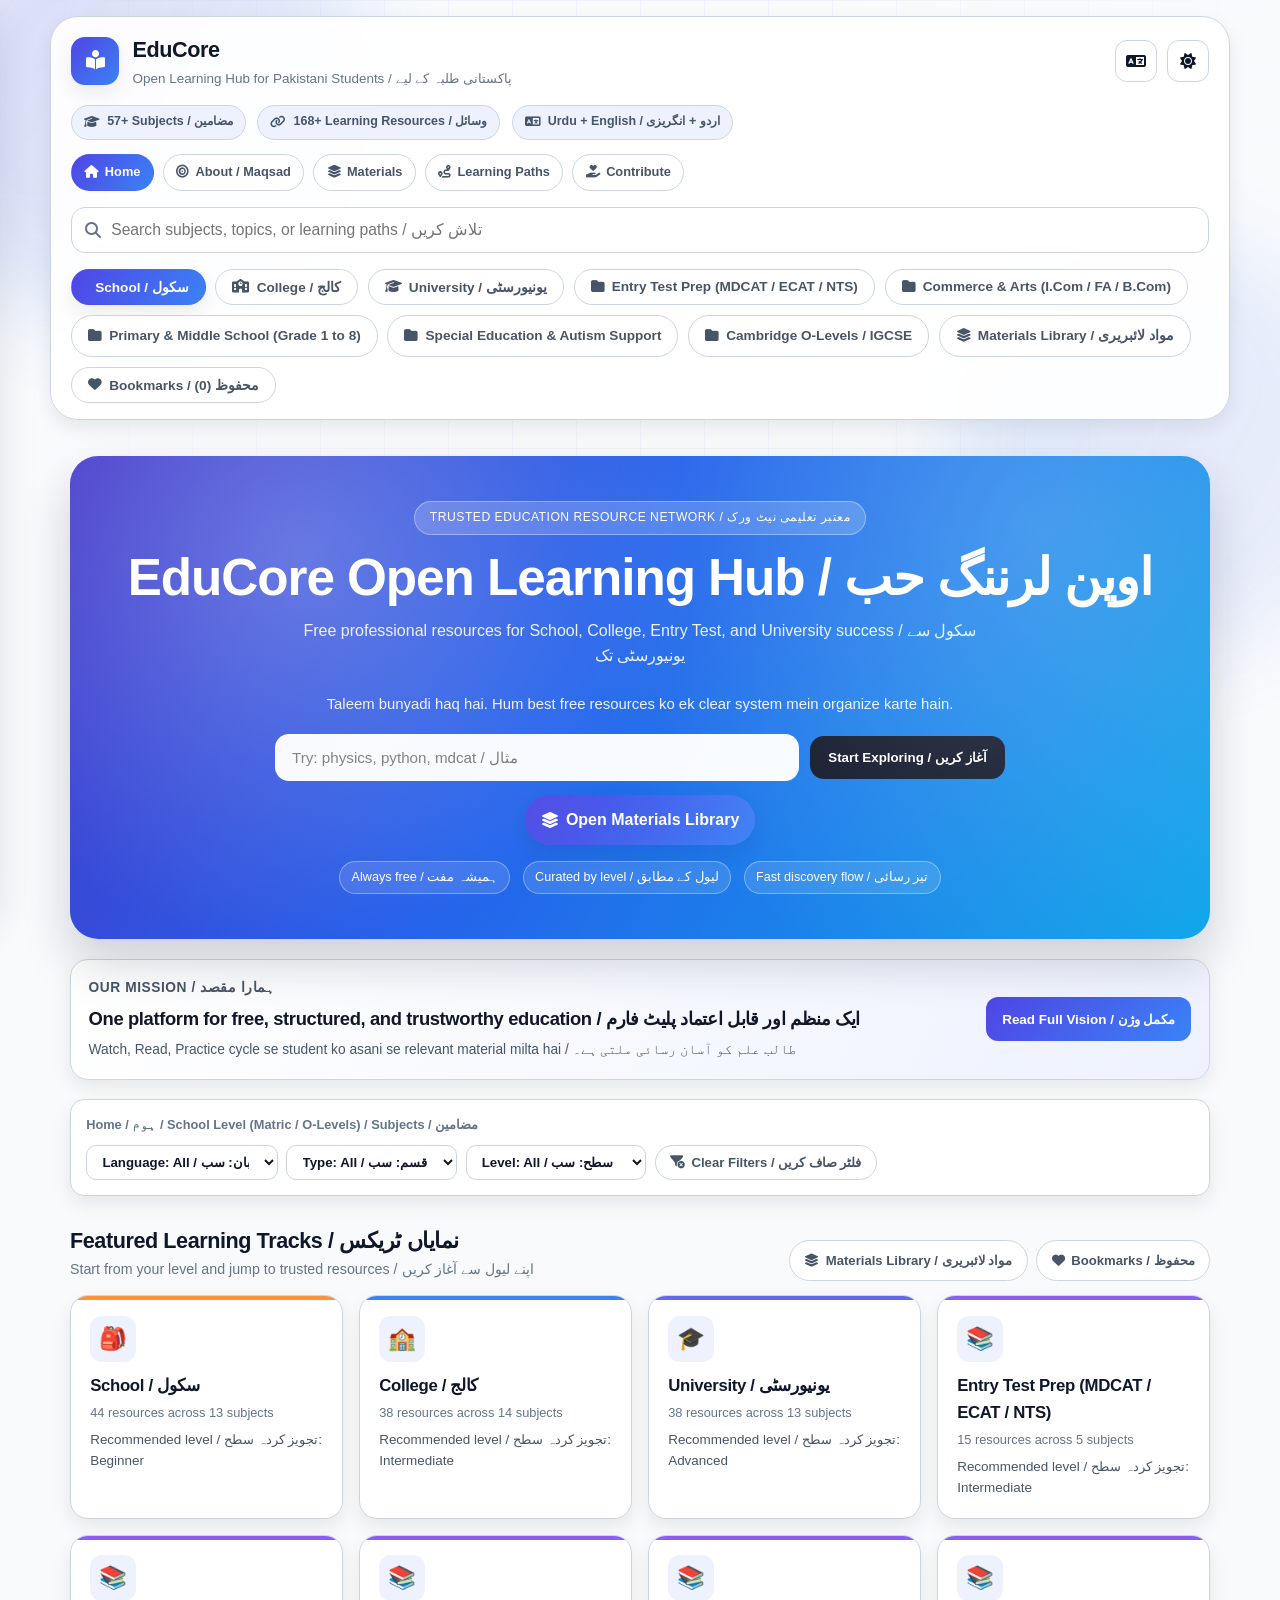
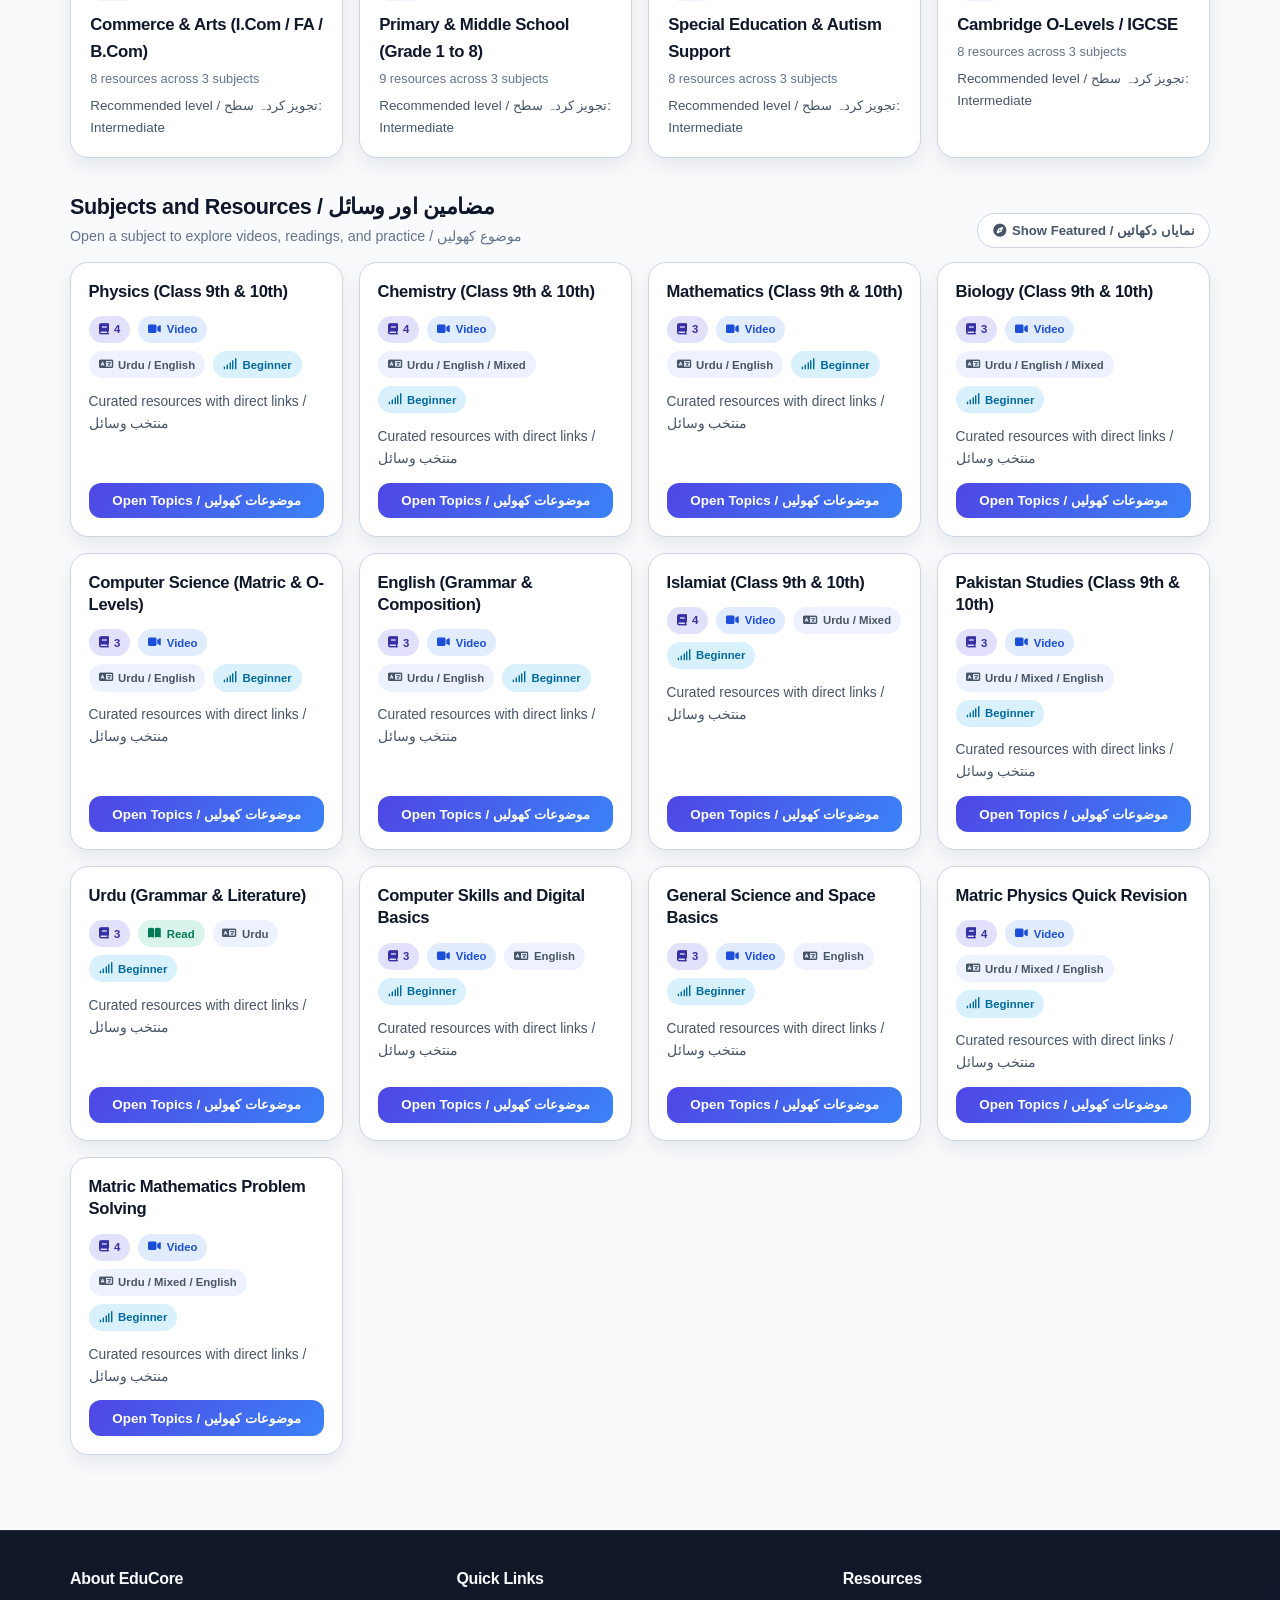
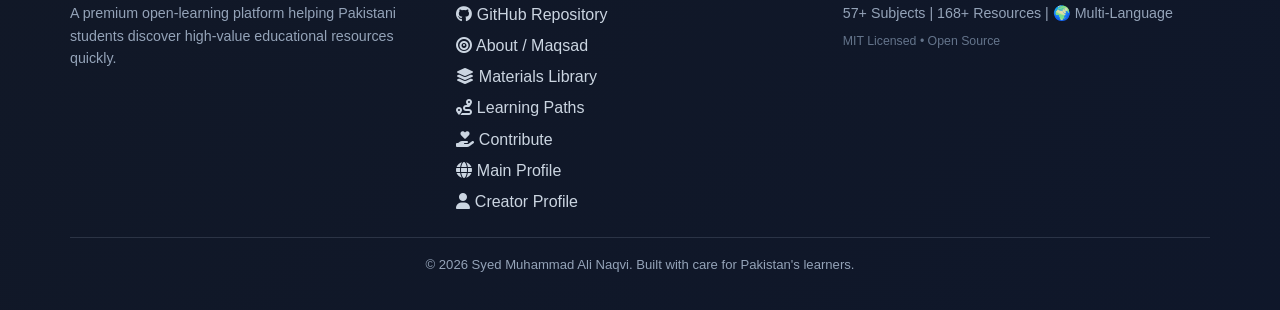
==== commit 46d98633: "refine educore navigation and page shell" ====
--- a/index.html
+++ b/index.html
@@ -105,6 +105,7 @@
                     >
                     <button class="cta-button" id="getStartedBtn">Start Exploring</button>
                 </div>
+                <a href="materials-library.html" class="main-hub-cta"><i class="fas fa-layer-group"></i> Open Materials Library</a>
             </div>
             <div class="hero-notes">
                 <span id="heroNoteFree"><i class="fas fa-shield-heart"></i> Always free</span>
--- a/styles.css
+++ b/styles.css
@@ -147,8 +147,7 @@
 }
 
 .sticky-header {
-	position: sticky;
-	top: 0;
+	position: static;
 	z-index: 30;
 	margin: 1rem auto 0;
 }
@@ -599,6 +598,206 @@
 	background: linear-gradient(130deg, var(--primary), var(--secondary));
 }
 
+.page-shell {
+	padding-top: 1rem;
+	padding-bottom: 2rem;
+}
+
+.page-topbar {
+	position: sticky;
+	top: 0;
+	z-index: 20;
+	margin-bottom: 1rem;
+}
+
+.page-topbar .container {
+	background: var(--bg-surface);
+	border: 1px solid var(--border);
+	border-radius: var(--radius-lg);
+	box-shadow: var(--shadow-sm);
+	padding: 0.9rem 1rem;
+	-webkit-backdrop-filter: blur(10px);
+	backdrop-filter: blur(10px);
+}
+
+.page-topbar-inner {
+	display: flex;
+	align-items: center;
+	justify-content: space-between;
+	gap: 1rem;
+}
+
+.page-brand {
+	display: flex;
+	align-items: center;
+	gap: 0.65rem;
+	color: var(--text-main);
+	text-decoration: none;
+	font-weight: 800;
+}
+
+.page-brand-badge {
+	width: 38px;
+	height: 38px;
+	border-radius: 12px;
+	display: grid;
+	place-items: center;
+	color: #ffffff;
+	background: linear-gradient(130deg, var(--primary), var(--secondary));
+}
+
+.page-nav {
+	display: flex;
+	gap: 0.55rem;
+	flex-wrap: wrap;
+	align-items: center;
+}
+
+.page-nav-link,
+.page-btn {
+	display: inline-flex;
+	align-items: center;
+	justify-content: center;
+	gap: 0.4rem;
+	text-decoration: none;
+	font-weight: 700;
+	border-radius: 999px;
+	border: 1px solid var(--border);
+	color: var(--text-soft);
+	background: var(--bg-surface);
+	transition: var(--transition);
+}
+
+.page-nav-link {
+	padding: 0.45rem 0.8rem;
+	font-size: 0.8rem;
+}
+
+.page-nav-link.active,
+.page-nav-link:hover,
+.page-btn.primary {
+	color: #ffffff;
+	border-color: transparent;
+	background: linear-gradient(130deg, var(--primary), var(--secondary));
+}
+
+.page-toolbar {
+	display: flex;
+	gap: 0.5rem;
+	flex-wrap: wrap;
+	align-items: center;
+}
+
+.page-btn {
+	padding: 0.5rem 0.85rem;
+	font-size: 0.84rem;
+}
+
+.page-btn.secondary {
+	background: var(--bg-soft);
+}
+
+.page-hero {
+	margin-top: 1rem;
+	border-radius: var(--radius-lg);
+	padding: 2rem 1.35rem;
+	border: 1px solid var(--border);
+	background: linear-gradient(120deg, var(--bg-surface), var(--bg-soft));
+	box-shadow: var(--shadow-sm);
+}
+
+.page-hero h1 {
+	font-size: clamp(1.75rem, 4vw, 2.6rem);
+	line-height: 1.15;
+	margin-bottom: 0.5rem;
+}
+
+.page-hero p {
+	max-width: 760px;
+	color: var(--text-soft);
+}
+
+.page-grid {
+	margin-top: 1rem;
+	display: grid;
+	gap: 0.9rem;
+	grid-template-columns: repeat(auto-fit, minmax(260px, 1fr));
+}
+
+.page-card {
+	border: 1px solid var(--border);
+	border-radius: var(--radius-md);
+	background: var(--bg-surface);
+	padding: 1rem;
+	box-shadow: var(--shadow-sm);
+	transition: var(--transition);
+}
+
+.page-card:hover {
+	transform: translateY(-3px);
+	box-shadow: var(--shadow-md);
+}
+
+.page-card h2,
+.page-card h3,
+.page-card h4 {
+	margin-bottom: 0.35rem;
+}
+
+.page-card p {
+	color: var(--text-soft);
+	font-size: 0.88rem;
+}
+
+.page-card-list {
+	margin-left: 1rem;
+	margin-top: 0.5rem;
+	color: var(--text-soft);
+	font-size: 0.86rem;
+}
+
+.page-card-list li + li {
+	margin-top: 0.25rem;
+}
+
+.page-section {
+	margin-top: 1.4rem;
+}
+
+.page-section h2,
+.page-section h3 {
+	font-size: 1.15rem;
+	margin-bottom: 0.65rem;
+}
+
+.page-footer {
+	margin-top: 1.6rem;
+	padding-top: 0.85rem;
+	border-top: 1px solid var(--border);
+	text-align: center;
+	color: var(--text-muted);
+	font-size: 0.85rem;
+}
+
+.main-hub-cta {
+	display: inline-flex;
+	align-items: center;
+	gap: 0.45rem;
+	margin-top: 0.9rem;
+	padding: 0.75rem 1rem;
+	border-radius: 999px;
+	text-decoration: none;
+	font-weight: 800;
+	color: #ffffff;
+	background: linear-gradient(130deg, var(--primary), var(--secondary));
+	box-shadow: var(--shadow-sm);
+}
+
+.main-hub-cta:hover {
+	transform: translateY(-2px);
+	box-shadow: var(--shadow-md);
+}
+
 .featured-categories {
 	display: grid;
 	grid-template-columns: repeat(auto-fit, minmax(220px, 1fr));
@@ -927,6 +1126,18 @@
 	margin-top: 0.7rem;
 	display: flex;
 	gap: 0.45rem;
+	flex-wrap: wrap;
+}
+
+.topic-preview-btn,
+.topic-share-btn {
+	border: 1px solid var(--border);
+	background: var(--bg-surface);
+	color: var(--text-main);
+	cursor: pointer;
+	font-family: inherit;
+	font-size: 0.82rem;
+	padding: 0.52rem 0.7rem;
 }
 
 .recommendation-section {
@@ -1014,6 +1225,28 @@
 .bookmark-btn:hover {
 	color: #dc2626;
 	border-color: #fca5a5;
+}
+
+.topic-preview-panel {
+	margin-top: 0.7rem;
+	padding: 0.75rem;
+	border: 1px solid var(--border);
+	border-radius: 12px;
+	background: var(--bg-soft);
+}
+
+.topic-preview-panel iframe {
+	width: 100%;
+	min-height: 260px;
+	border: 0;
+	border-radius: 10px;
+	background: #ffffff;
+}
+
+.topic-preview-note {
+	margin-top: 0.45rem;
+	font-size: 0.76rem;
+	color: var(--text-muted);
 }
 
 .sidebar {
@@ -1208,7 +1441,6 @@
 
 @media (max-width: 768px) {
 	.sticky-header {
-		position: static;
 		margin-top: 0.7rem;
 	}
 
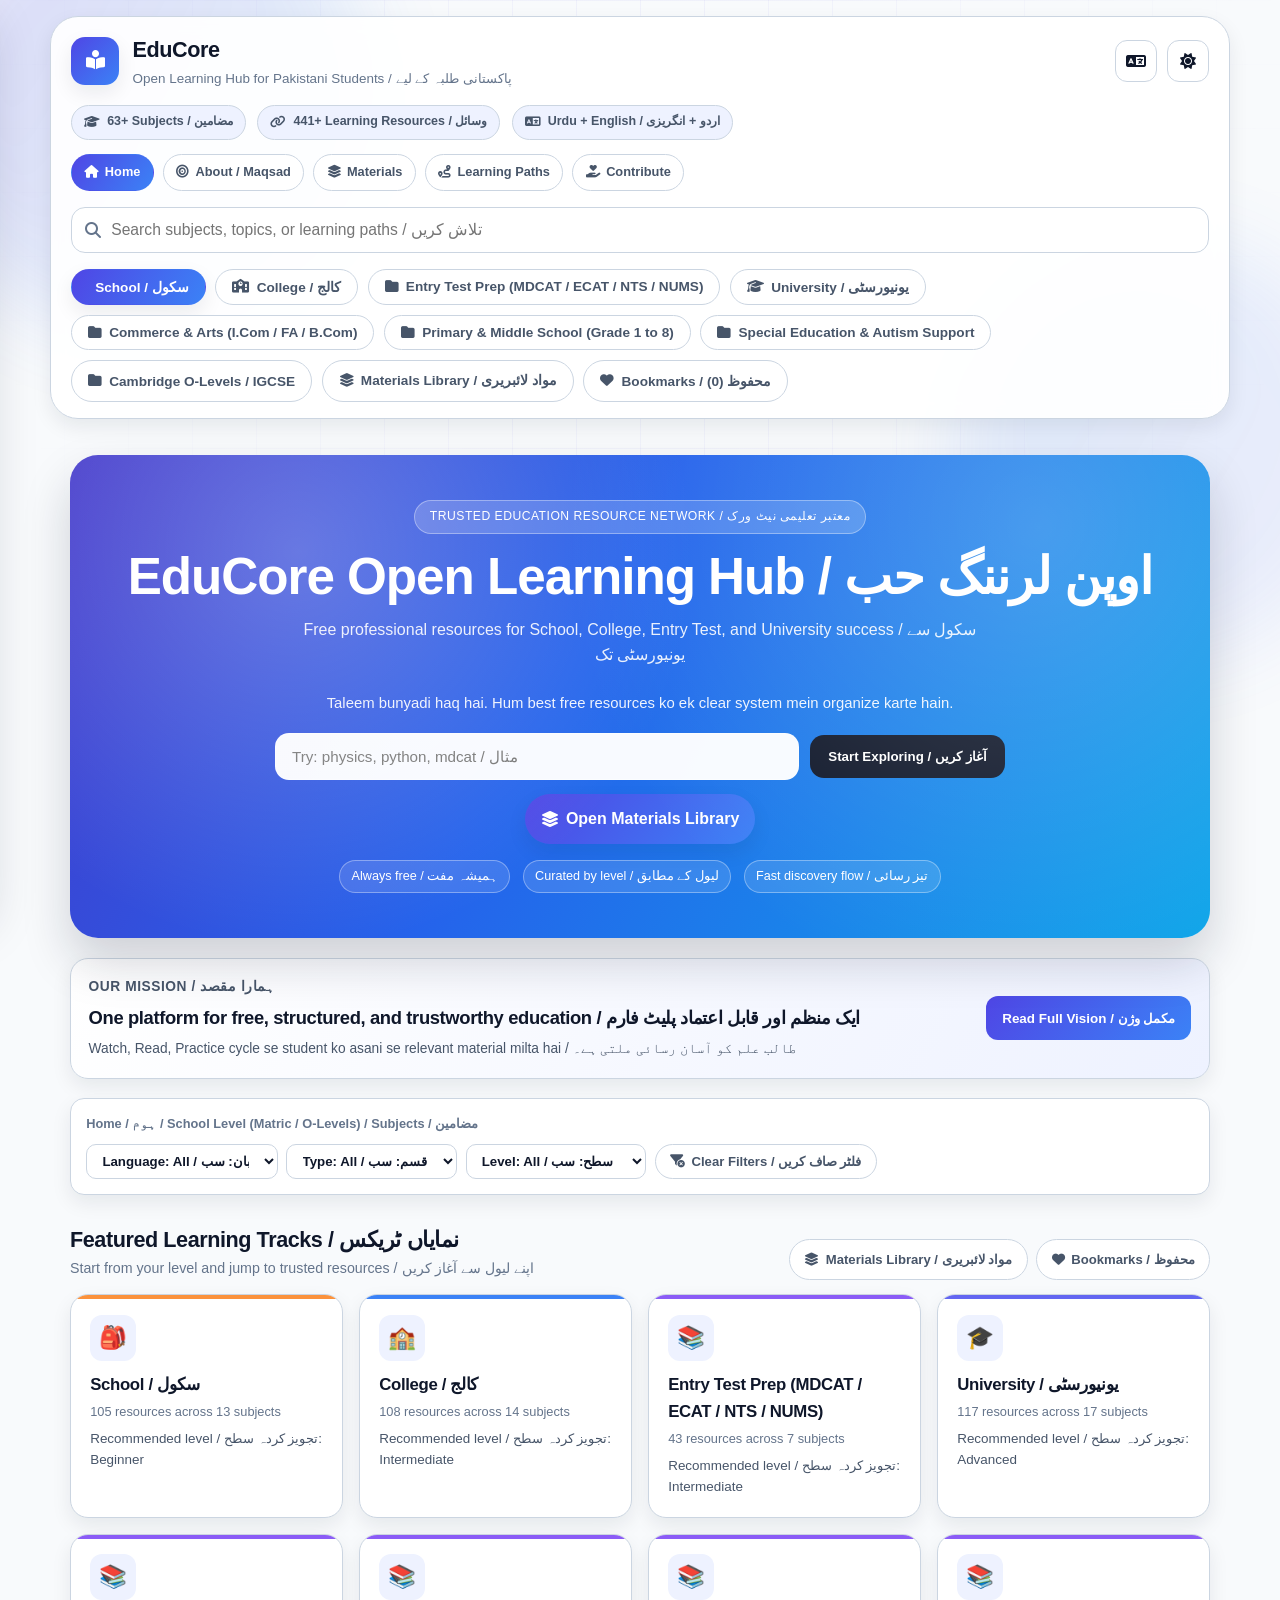
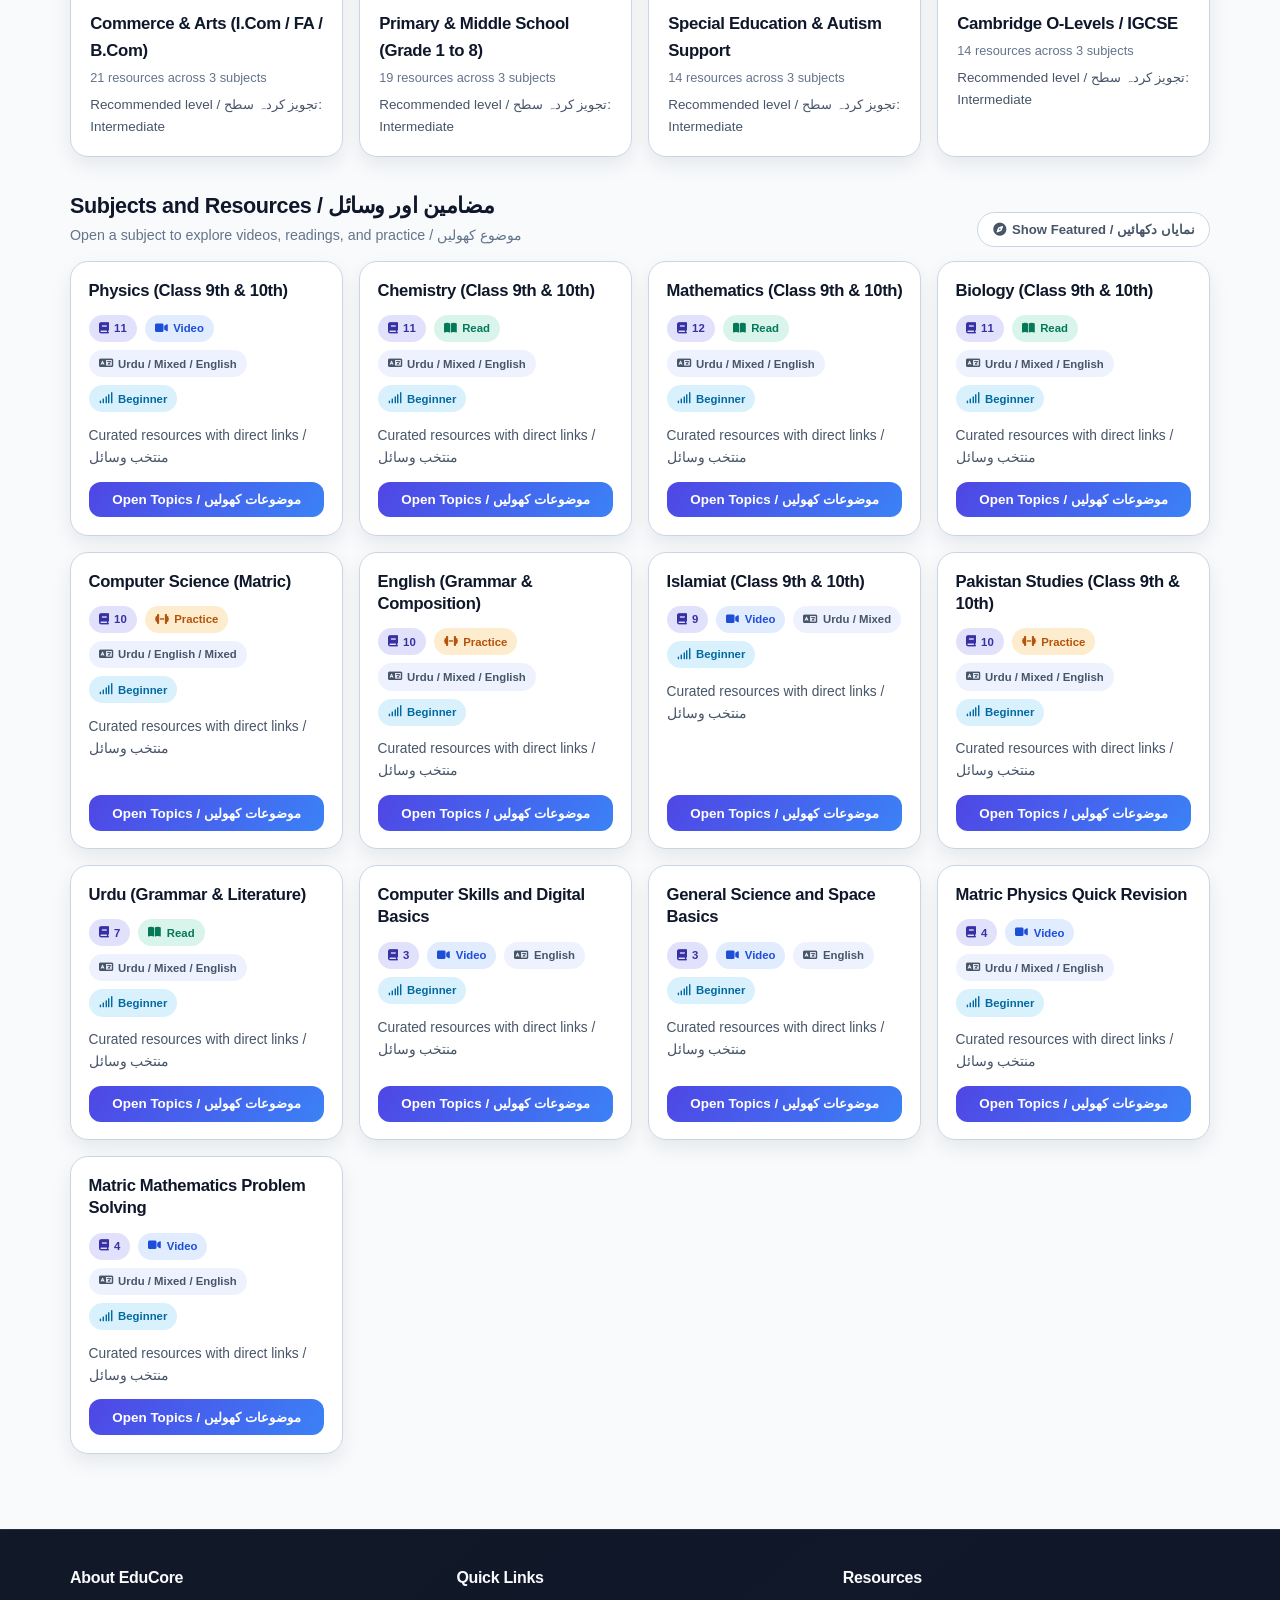
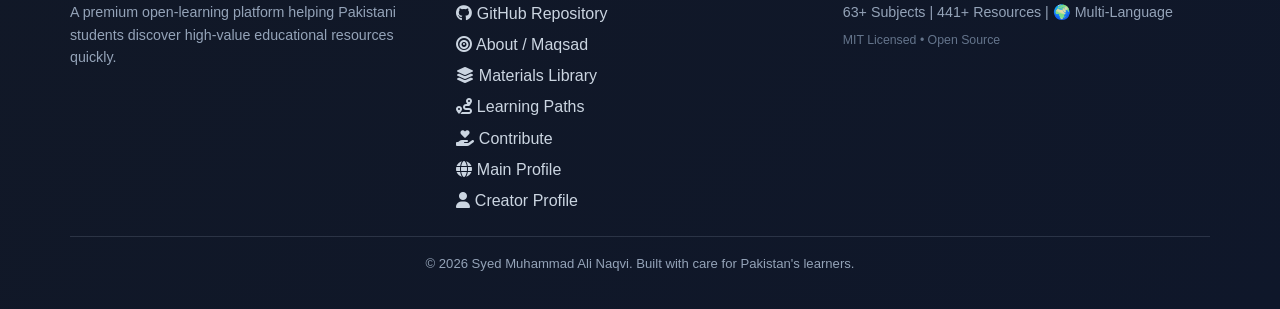
==== commit 4d5c4db4: "unify cross-page UI shell and smooth transitions" ====
--- a/index.html
+++ b/index.html
@@ -5,8 +5,15 @@
     <meta name="viewport" content="width=device-width, initial-scale=1.0">
     <title>EduCore Open Learning Hub | Premium Free Learning Resources</title>
     <meta name="description" content="EduCore Open Learning Hub offers free, curated learning resources for Pakistani students from school to university.">
+    <meta name="keywords" content="free education Pakistan, MDCAT preparation, FSc notes, matric past papers, Khan Academy Urdu, Sabaq.pk">
+    <link rel="canonical" href="https://alishah1029384756.github.io/educore-open-learning-hub/">
+    <meta property="og:title" content="EduCore - Free Learning Resources for Pakistani Students">
+    <meta property="og:description" content="Free curated education resources for Matric, FSc, MDCAT, ECAT and University students. No signup required.">
+    <meta property="og:type" content="website">
+    <meta property="og:url" content="https://alishah1029384756.github.io/educore-open-learning-hub/">
     <link rel="stylesheet" href="https://cdnjs.cloudflare.com/ajax/libs/font-awesome/6.4.0/css/all.min.css">
     <link rel="stylesheet" href="styles.css">
+    <link rel="stylesheet" href="global.css">
 </head>
 <body>
     <a class="skip-link" href="#subjectsContainer">Skip to resources</a>
--- a/styles.css
+++ b/styles.css
@@ -859,6 +859,88 @@
 	font-size: 0.8rem;
 	color: var(--text-muted);
 	margin-bottom: 0.35rem;
+
+.resource-section {
+	margin: 2rem 0;
+}
+
+.resource-section h2 {
+	font-size: 1.15rem;
+	font-weight: 700;
+	margin-bottom: 1rem;
+	padding-left: 12px;
+	border-left: 4px solid var(--primary);
+	color: var(--text-main);
+}
+
+.resource-grid {
+	display: grid;
+	grid-template-columns: repeat(auto-fit, minmax(250px, 1fr));
+	gap: 14px;
+}
+
+.resource-card {
+	display: block;
+	text-decoration: none;
+	background: var(--bg-surface);
+	border: 1px solid var(--border);
+	border-radius: 14px;
+	padding: 16px;
+	color: inherit;
+	box-shadow: var(--shadow-sm);
+	transition: transform 0.2s ease, box-shadow 0.2s ease, border-color 0.2s ease;
+}
+
+.resource-card:hover {
+	transform: translateY(-2px);
+	box-shadow: var(--shadow-md);
+	border-color: rgba(79, 70, 229, 0.55);
+}
+
+.rc-badge {
+	display: inline-block;
+	font-size: 0.68rem;
+	font-weight: 700;
+	padding: 3px 9px;
+	border-radius: 999px;
+	margin-bottom: 10px;
+	letter-spacing: 0.03em;
+	text-transform: uppercase;
+}
+
+.rc-badge.video {
+	background: #fef3c7;
+	color: #92400e;
+}
+
+.rc-badge.reading {
+	background: #dbeafe;
+	color: #1d4ed8;
+}
+
+.rc-badge.practice {
+	background: #d1fae5;
+	color: #065f46;
+}
+
+.rc-title {
+	font-size: 1rem;
+	font-weight: 700;
+	color: var(--text-main);
+	margin-bottom: 6px;
+}
+
+.rc-desc {
+	font-size: 0.9rem;
+	color: var(--text-soft);
+	line-height: 1.55;
+	margin-bottom: 8px;
+}
+
+.rc-lang {
+	font-size: 0.78rem;
+	color: var(--text-muted);
+}
 }
 
 .category-description {
--- a/global.css
+++ b/global.css
@@ -0,0 +1,181 @@
+:root {
+    --global-header-height: 78px;
+}
+
+body {
+    animation: globalFadeIn 0.35s ease;
+}
+
+@keyframes globalFadeIn {
+    from {
+        opacity: 0;
+        transform: translateY(8px);
+    }
+    to {
+        opacity: 1;
+        transform: translateY(0);
+    }
+}
+
+.page-shell {
+    min-height: 100vh;
+    display: flex;
+    flex-direction: column;
+}
+
+#globalHeader,
+#globalFooter {
+    width: 100%;
+}
+
+.global-site-header {
+    position: sticky;
+    top: 0;
+    z-index: 1000;
+    border-bottom: 1px solid var(--border);
+    background: rgba(255, 255, 255, 0.94);
+    -webkit-backdrop-filter: blur(10px);
+    backdrop-filter: blur(10px);
+}
+
+html[data-theme="dark"] .global-site-header {
+    background: rgba(15, 23, 42, 0.95);
+}
+
+.global-site-header .global-header-inner {
+    min-height: var(--global-header-height);
+    display: flex;
+    align-items: center;
+    justify-content: space-between;
+    gap: 1rem;
+}
+
+.global-brand {
+    display: inline-flex;
+    align-items: center;
+    gap: 0.65rem;
+    color: var(--text-main);
+    text-decoration: none;
+    font-weight: 800;
+    letter-spacing: -0.02em;
+}
+
+.global-brand-badge {
+    width: 40px;
+    height: 40px;
+    border-radius: 12px;
+    display: grid;
+    place-items: center;
+    color: #fff;
+    background: linear-gradient(135deg, var(--primary), var(--secondary));
+    box-shadow: var(--shadow-sm);
+}
+
+.global-nav {
+    display: flex;
+    align-items: center;
+    gap: 0.55rem;
+    flex-wrap: wrap;
+}
+
+.global-nav-link,
+.global-theme-toggle {
+    border: 1px solid var(--border);
+    border-radius: 999px;
+    background: var(--bg-surface);
+    color: var(--text-soft);
+    text-decoration: none;
+    font-size: 0.86rem;
+    font-weight: 700;
+    padding: 0.46rem 0.82rem;
+    display: inline-flex;
+    align-items: center;
+    gap: 0.38rem;
+    transition: var(--transition);
+    cursor: pointer;
+}
+
+.global-nav-link:hover,
+.global-theme-toggle:hover {
+    color: var(--text-main);
+    border-color: var(--primary);
+    transform: translateY(-1px);
+}
+
+.global-nav-link.active {
+    color: #ffffff;
+    border-color: transparent;
+    background: linear-gradient(135deg, var(--primary), var(--secondary));
+}
+
+.global-main {
+    flex: 1;
+    padding-top: 1.25rem;
+}
+
+.global-site-footer {
+    border-top: 1px solid var(--border);
+    margin-top: 2rem;
+    background: var(--bg-surface);
+}
+
+.global-footer-inner {
+    padding-top: 1.15rem;
+    padding-bottom: 1.15rem;
+    display: flex;
+    gap: 1rem;
+    flex-wrap: wrap;
+    justify-content: space-between;
+    align-items: center;
+}
+
+.global-footer-text {
+    color: var(--text-muted);
+    font-size: 0.88rem;
+}
+
+.global-footer-links {
+    display: flex;
+    flex-wrap: wrap;
+    gap: 0.6rem;
+}
+
+.global-footer-links a {
+    color: var(--text-soft);
+    text-decoration: none;
+    font-size: 0.82rem;
+    font-weight: 700;
+    border: 1px solid var(--border);
+    border-radius: 999px;
+    padding: 0.35rem 0.72rem;
+    transition: var(--transition);
+}
+
+.global-footer-links a:hover {
+    color: var(--text-main);
+    border-color: var(--primary);
+}
+
+@media (max-width: 900px) {
+    .global-site-header .global-header-inner {
+        flex-direction: column;
+        align-items: stretch;
+        justify-content: center;
+        min-height: 0;
+        padding-top: 0.8rem;
+        padding-bottom: 0.8rem;
+    }
+
+    .global-brand {
+        justify-content: center;
+    }
+
+    .global-nav {
+        justify-content: center;
+    }
+
+    .global-footer-inner {
+        flex-direction: column;
+        align-items: flex-start;
+    }
+}
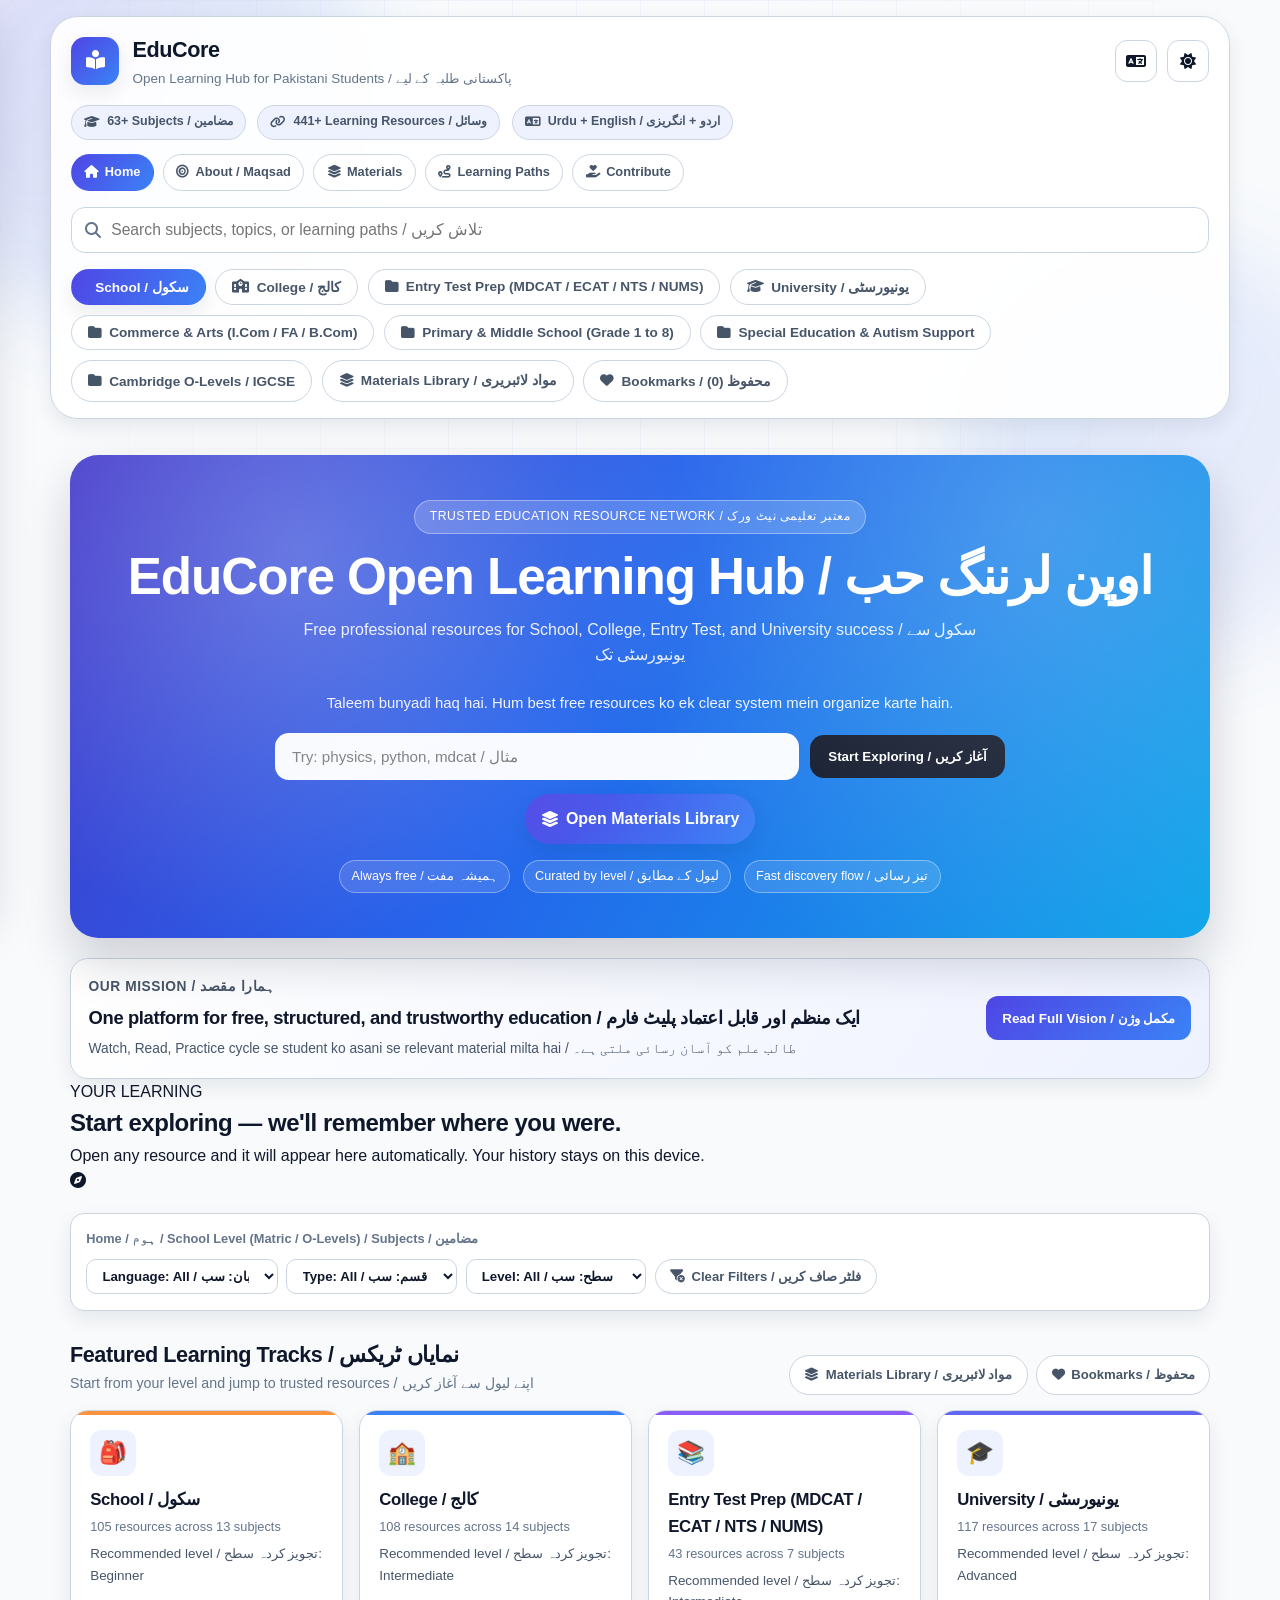
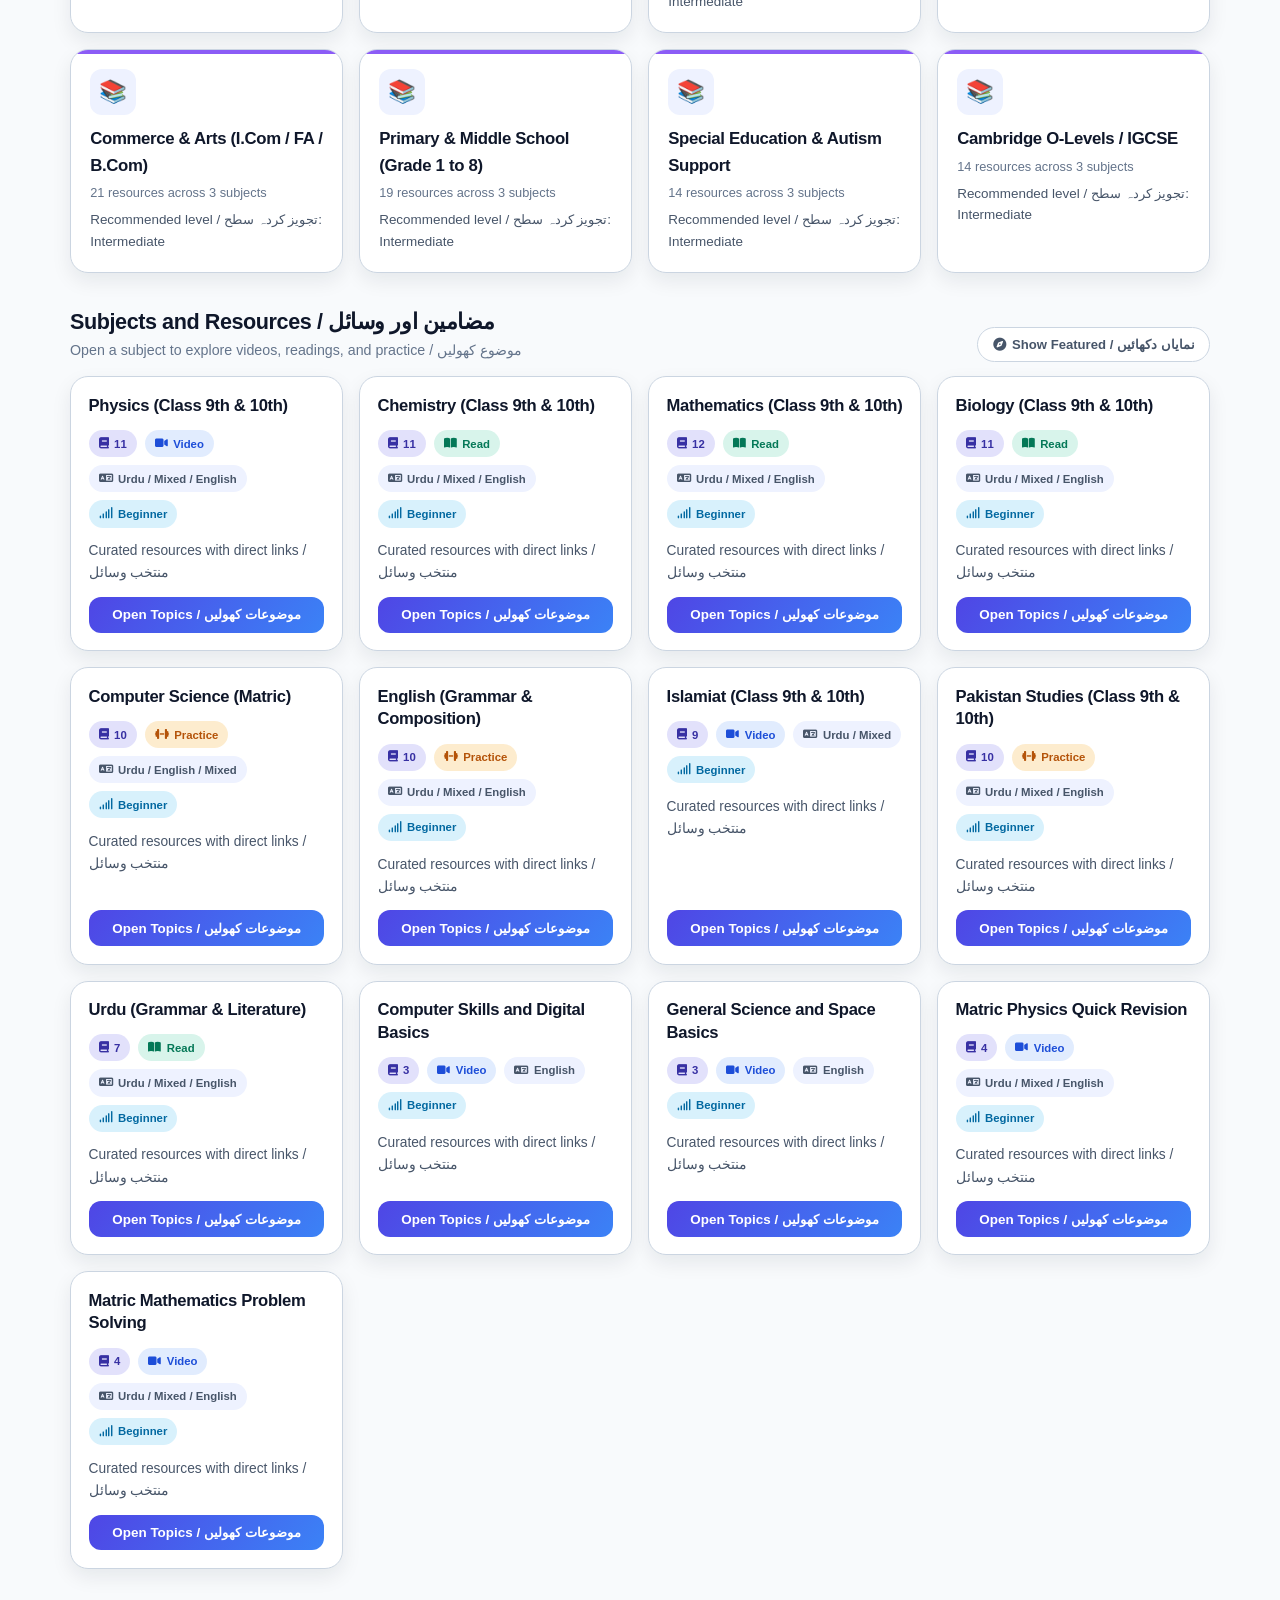
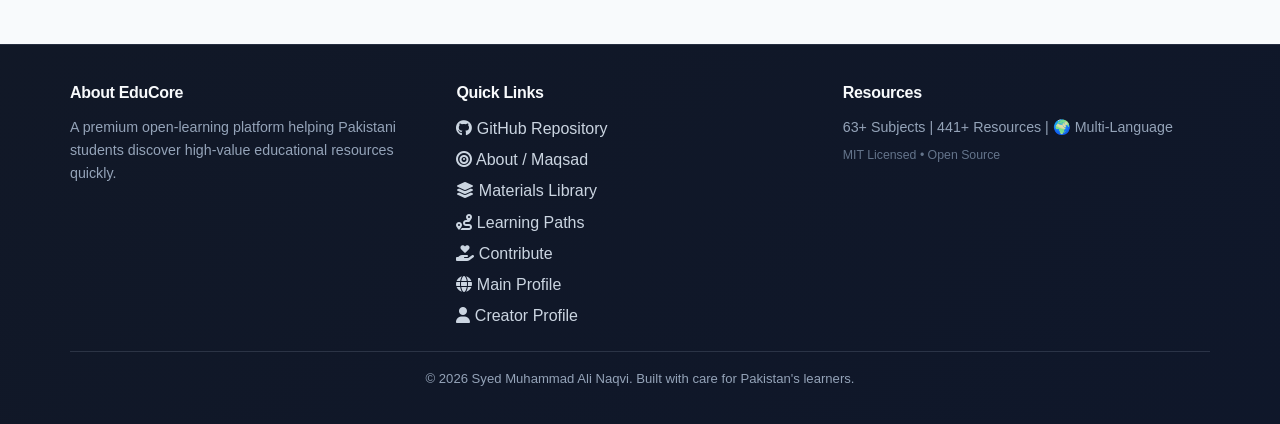
==== commit eaa5fe8f: "feat: add private continue-learning experience" ====
--- a/index.html
+++ b/index.html
@@ -17,242 +17,44 @@
 </head>
 <body>
     <a class="skip-link" href="#subjectsContainer">Skip to resources</a>
-    <div class="ambient-bg" aria-hidden="true">
-        <div class="orb orb-one"></div>
-        <div class="orb orb-two"></div>
-        <div class="grid-glow"></div>
-    </div>
-
-    <!-- Navigation & Header -->
+    <div class="ambient-bg" aria-hidden="true"><div class="orb orb-one"></div><div class="orb orb-two"></div><div class="grid-glow"></div></div>
     <div class="sticky-header">
         <div class="container shell-padding">
             <div class="header-top">
-                <div class="header-logo">
-                    <div class="header-emoji" aria-hidden="true">
-                        <i class="fas fa-book-open-reader"></i>
-                    </div>
-                    <div class="logo-text">
-                        <h1>EduCore</h1>
-                        <p id="logoTagline">Open Learning Hub for Pakistani Students</p>
-                    </div>
-                </div>
+                <div class="header-logo"><div class="header-emoji" aria-hidden="true"><i class="fas fa-book-open-reader"></i></div><div class="logo-text"><h1>EduCore</h1><p id="logoTagline">Open Learning Hub for Pakistani Students</p></div></div>
                 <div class="header-actions">
-                    <button id="languageToggle" class="theme-toggle" title="Toggle language mode" aria-label="Toggle language mode">
-                        <i class="fas fa-language"></i>
-                    </button>
-                    <button id="themeToggle" class="theme-toggle" title="Toggle Dark Mode" aria-label="Toggle dark mode">
-                        <i class="fas fa-sun"></i>
-                    </button>
-                    <button id="hamburgerMenu" class="hamburger-menu" title="Toggle Menu" aria-label="Toggle menu">
-                        <i class="fas fa-bars"></i>
-                    </button>
+                    <button id="languageToggle" class="theme-toggle" title="Toggle language mode" aria-label="Toggle language mode"><i class="fas fa-language"></i></button>
+                    <button id="themeToggle" class="theme-toggle" title="Toggle Dark Mode" aria-label="Toggle dark mode"><i class="fas fa-sun"></i></button>
+                    <button id="hamburgerMenu" class="hamburger-menu" title="Toggle Menu" aria-label="Toggle menu"><i class="fas fa-bars"></i></button>
                 </div>
             </div>
-
-            <div class="header-kpis">
-                <span id="kpiSubjectsLabel"><i class="fas fa-graduation-cap"></i> 68+ Subjects</span>
-                <span id="kpiResourcesLabel"><i class="fas fa-link"></i> 400+ Learning Resources</span>
-                <span id="kpiLanguageLabel"><i class="fas fa-language"></i> Urdu + English</span>
-            </div>
-
-            <div class="product-nav" aria-label="Primary">
-                <a href="index.html" class="product-nav-link active"><i class="fas fa-house"></i> Home</a>
+            <div class="header-kpis"><span id="kpiSubjectsLabel"><i class="fas fa-graduation-cap"></i> 68+ Subjects</span><span id="kpiResourcesLabel"><i class="fas fa-link"></i> 400+ Learning Resources</span><span id="kpiLanguageLabel"><i class="fas fa-language"></i> Urdu + English</span></div>
+            <nav class="product-nav" aria-label="Primary">
+                <a href="index.html" class="product-nav-link active" aria-current="page"><i class="fas fa-house"></i> Home</a>
                 <a href="about.html" class="product-nav-link"><i class="fas fa-bullseye"></i> About / Maqsad</a>
                 <a href="materials-library.html" class="product-nav-link"><i class="fas fa-layer-group"></i> Materials</a>
                 <a href="learning-paths.html" class="product-nav-link"><i class="fas fa-route"></i> Learning Paths</a>
                 <a href="contribute.html" class="product-nav-link"><i class="fas fa-hand-holding-heart"></i> Contribute</a>
-            </div>
-
-            <!-- Search Bar in Header -->
-            <div class="search-container">
-                <i class="fas fa-magnifying-glass"></i>
-                <input
-                    type="text"
-                    id="searchInput"
-                    placeholder="Search subjects, topics, or learning paths..."
-                    class="search-input"
-                    aria-label="Search resources"
-                >
-            </div>
-
-            <!-- Category Tabs (Hidden on mobile, shows hamburger instead) -->
-            <div id="categoryNav" class="category-tabs" role="tablist">
-                <!-- Categories loaded by JavaScript -->
-            </div>
+            </nav>
+            <div class="search-container"><i class="fas fa-magnifying-glass"></i><input type="text" id="searchInput" placeholder="Search subjects, topics, or learning paths..." class="search-input" aria-label="Search resources"></div>
+            <div id="categoryNav" class="category-tabs" role="tablist"></div>
         </div>
     </div>
-
-    <!-- Sidebar (Mobile Navigation) -->
-    <div id="sidebar" class="sidebar" role="navigation">
-        <div class="sidebar-inner">
-            <h3 class="sidebar-title" id="sidebarTitle">📂 Categories</h3>
-            <div id="sidebarNav" class="sidebar-nav">
-                <!-- Categories loaded by JavaScript -->
-            </div>
-        </div>
-    </div>
-    <div id="sidebarOverlay" class="sidebar-overlay"></div>
-
-    <!-- Main Content -->
+    <div id="sidebar" class="sidebar" role="navigation"><div class="sidebar-inner"><h3 class="sidebar-title" id="sidebarTitle">📂 Categories</h3><div id="sidebarNav" class="sidebar-nav"></div></div></div><div id="sidebarOverlay" class="sidebar-overlay"></div>
     <main class="container shell-padding">
-        <!-- Hero Section -->
-        <section class="hero-section" id="heroSection">
-            <div class="hero-badge" id="heroBadge">Trusted Education Resource Network</div>
-            <h2 class="hero-headline" id="heroHeadline">EduCore Open Learning Hub</h2>
-            <p class="hero-subheadline" id="heroSubheadline">Professional, free learning resources for School, College, Entry Test, and University success.</p>
-            <p class="hero-mission-quick" id="heroMissionQuick">Taleem sab ka bunyadi haq hai. Hum bikhray hue best free resources ko ek clear system mein la rahe hain.</p>
-            <div class="hero-search-container">
-                <div class="hero-search-wrapper">
-                    <input
-                        type="text"
-                        id="heroSearchInput"
-                        placeholder="Try: physics, python, mdcat, accounting"
-                        class="hero-search-input"
-                        aria-label="Quick search"
-                    >
-                    <button class="cta-button" id="getStartedBtn">Start Exploring</button>
-                </div>
-                <a href="materials-library.html" class="main-hub-cta"><i class="fas fa-layer-group"></i> Open Materials Library</a>
-            </div>
-            <div class="hero-notes">
-                <span id="heroNoteFree"><i class="fas fa-shield-heart"></i> Always free</span>
-                <span id="heroNoteCurated"><i class="fas fa-layer-group"></i> Curated by level</span>
-                <span id="heroNoteFast"><i class="fas fa-bolt"></i> Fast discovery flow</span>
-            </div>
-        </section>
-
-        <section class="mission-highlight" id="missionHighlight">
-            <div class="mission-content">
-                <p class="mission-label" id="missionLabel">Our Mission / Hamara Maqsad</p>
-                <h2 id="missionTitle">One platform for free, structured, and trustworthy education.</h2>
-                <p id="missionText">Is platform ka focus hai Watch, Read, Practice learning cycle ko simple banana, taa-ke Pakistan ka har student bina confusion ke level-appropriate material tak pohanch sake.</p>
-            </div>
-            <a href="about.html" class="mission-cta" id="missionCta">Read Full Vision</a>
-        </section>
-
-        <section class="discovery-controls" aria-label="Discovery controls">
-            <div id="breadcrumb" class="breadcrumb">Home / All Tracks</div>
-            <div class="filters-row">
-                <select id="languageFilter" class="filter-select" aria-label="Filter by language">
-                    <option value="all">Language: All</option>
-                    <option value="urdu">Urdu</option>
-                    <option value="english">English</option>
-                    <option value="mixed">Mixed</option>
-                </select>
-                <select id="typeFilter" class="filter-select" aria-label="Filter by resource type">
-                    <option value="all">Type: All</option>
-                    <option value="video">Video</option>
-                    <option value="read">Reading</option>
-                    <option value="practice">Practice</option>
-                </select>
-                <select id="levelFilter" class="filter-select" aria-label="Filter by level">
-                    <option value="all">Level: All</option>
-                    <option value="beginner">Beginner</option>
-                    <option value="intermediate">Intermediate</option>
-                    <option value="advanced">Advanced</option>
-                </select>
-                <button id="clearFiltersBtn" type="button" class="bookmark-shortcut"><i class="fas fa-filter-circle-xmark"></i> Clear Filters</button>
-            </div>
-        </section>
-
-        <!-- Featured Categories (Shows on first load) -->
-        <section class="section-header-block">
-            <div>
-                <h2 id="featuredHeading">Featured Learning Tracks</h2>
-                <p id="featuredSubheading">Start from your level and jump directly to trusted resources.</p>
-            </div>
-            <div class="section-actions">
-                <a href="materials-library.html" class="bookmark-shortcut">
-                    <i class="fas fa-layer-group"></i>
-                    <span id="materialsShortcutLabel">Materials Library</span>
-                </a>
-                <button id="desktopBookmarksBtn" class="bookmark-shortcut" type="button">
-                    <i class="fas fa-heart"></i>
-                    <span id="desktopBookmarksLabel">Bookmarks</span>
-                </button>
-            </div>
-        </section>
-        <section id="featuredSection" class="featured-categories">
-            <!-- Featured category cards loaded by JavaScript -->
-        </section>
-
-        <!-- Resources Grid -->
-        <section class="section-header-block compact">
-            <div>
-                <h2 id="subjectsHeading">Subjects and Resources</h2>
-                <p id="subjectsSubheading">Open any subject card to explore videos, readings, and practice links.</p>
-            </div>
-            <div class="section-actions">
-                <button id="showFeaturedBtn" class="bookmark-shortcut" type="button">
-                    <i class="fas fa-compass"></i>
-                    <span id="showFeaturedLabel">Show Featured</span>
-                </button>
-            </div>
-        </section>
-        <section id="subjectsContainer" class="subjects-container">
-            <!-- Subject cards loaded by JavaScript -->
-        </section>
-
-        <!-- No Results Message -->
-        <div id="noResults" class="no-results hidden">
-            <div class="no-results-icon">😕</div>
-            <h3 class="no-results-title">No resources found</h3>
-            <p class="no-results-text">Try another keyword or switch to a different category.</p>
-        </div>
+        <section class="hero-section" id="heroSection"><div class="hero-badge" id="heroBadge">Trusted Education Resource Network</div><h2 class="hero-headline" id="heroHeadline">EduCore Open Learning Hub</h2><p class="hero-subheadline" id="heroSubheadline">Professional, free learning resources for School, College, Entry Test, and University success.</p><p class="hero-mission-quick" id="heroMissionQuick">Taleem sab ka bunyadi haq hai. Hum bikhray hue best free resources ko ek clear system mein la rahe hain.</p><div class="hero-search-container"><div class="hero-search-wrapper"><input type="text" id="heroSearchInput" placeholder="Try: physics, python, mdcat, accounting" class="hero-search-input" aria-label="Quick search"><button class="cta-button" id="getStartedBtn">Start Exploring</button></div><a href="materials-library.html" class="main-hub-cta"><i class="fas fa-layer-group"></i> Open Materials Library</a></div><div class="hero-notes"><span id="heroNoteFree"><i class="fas fa-shield-heart"></i> Always free</span><span id="heroNoteCurated"><i class="fas fa-layer-group"></i> Curated by level</span><span id="heroNoteFast"><i class="fas fa-bolt"></i> Fast discovery flow</span></div></section>
+        <section class="mission-highlight" id="missionHighlight"><div class="mission-content"><p class="mission-label" id="missionLabel">Our Mission / Hamara Maqsad</p><h2 id="missionTitle">One platform for free, structured, and trustworthy education.</h2><p id="missionText">Is platform ka focus hai Watch, Read, Practice learning cycle ko simple banana, taa-ke Pakistan ka har student bina confusion ke level-appropriate material tak pohanch sake.</p></div><a href="about.html" class="mission-cta" id="missionCta">Read Full Vision</a></section>
+        <section class="learning-dashboard-section" aria-label="Continue learning"><div id="learningDashboard" class="learning-dashboard" aria-live="polite"></div></section>
+        <section class="discovery-controls" aria-label="Discovery controls"><div id="breadcrumb" class="breadcrumb">Home / All Tracks</div><div class="filters-row"><select id="languageFilter" class="filter-select" aria-label="Filter by language"><option value="all">Language: All</option><option value="urdu">Urdu</option><option value="english">English</option><option value="mixed">Mixed</option></select><select id="typeFilter" class="filter-select" aria-label="Filter by resource type"><option value="all">Type: All</option><option value="video">Video</option><option value="read">Reading</option><option value="practice">Practice</option></select><select id="levelFilter" class="filter-select" aria-label="Filter by level"><option value="all">Level: All</option><option value="beginner">Beginner</option><option value="intermediate">Intermediate</option><option value="advanced">Advanced</option></select><button id="clearFiltersBtn" type="button" class="bookmark-shortcut"><i class="fas fa-filter-circle-xmark"></i> Clear Filters</button></div></section>
+        <section class="section-header-block"><div><h2 id="featuredHeading">Featured Learning Tracks</h2><p id="featuredSubheading">Start from your level and jump directly to trusted resources.</p></div><div class="section-actions"><a href="materials-library.html" class="bookmark-shortcut"><i class="fas fa-layer-group"></i><span id="materialsShortcutLabel">Materials Library</span></a><button id="desktopBookmarksBtn" class="bookmark-shortcut" type="button"><i class="fas fa-heart"></i><span id="desktopBookmarksLabel">Bookmarks</span></button></div></section>
+        <section id="featuredSection" class="featured-categories"></section>
+        <section class="section-header-block compact"><div><h2 id="subjectsHeading">Subjects and Resources</h2><p id="subjectsSubheading">Open any subject card to explore videos, readings, and practice links.</p></div><div class="section-actions"><button id="showFeaturedBtn" class="bookmark-shortcut" type="button"><i class="fas fa-compass"></i><span id="showFeaturedLabel">Show Featured</span></button></div></section>
+        <section id="subjectsContainer" class="subjects-container"></section>
+        <div id="noResults" class="no-results hidden"><div class="no-results-icon">😕</div><h3 class="no-results-title">No resources found</h3><p class="no-results-text">Try another keyword or switch to a different category.</p></div>
     </main>
-
-    <!-- Topic Details Modal -->
-    <div id="topicModal" class="modal" role="dialog" aria-modal="true">
-        <div class="modal-content">
-            <div class="modal-header">
-                <h2 id="modalTitle" class="modal-title"></h2>
-                <button id="closeModal" class="modal-close" aria-label="Close modal">
-                    <i class="fas fa-times"></i>
-                </button>
-            </div>
-            <div id="modalTopics" class="topics-list">
-                <!-- Topics loaded by JavaScript -->
-            </div>
-        </div>
-    </div>
-
-    <!-- Footer -->
-    <footer>
-        <div class="container shell-padding">
-            <div class="footer-grid">
-                <div>
-                    <h3>About EduCore</h3>
-                    <p class="footer-description">A premium open-learning platform helping Pakistani students discover high-value educational resources quickly.</p>
-                </div>
-                <div>
-                    <h3>Quick Links</h3>
-                    <ul class="footer-links-list">
-                        <li><a href="https://github.com/AliShah1029384756/educore-open-learning-hub" target="_blank" rel="noopener noreferrer"><i class="fab fa-github"></i> GitHub Repository</a></li>
-                        <li><a href="about.html"><i class="fas fa-bullseye"></i> About / Maqsad</a></li>
-                        <li><a href="materials-library.html"><i class="fas fa-layer-group"></i> Materials Library</a></li>
-                        <li><a href="learning-paths.html"><i class="fas fa-route"></i> Learning Paths</a></li>
-                        <li><a href="contribute.html"><i class="fas fa-hand-holding-heart"></i> Contribute</a></li>
-                        <li><a href="https://alishah1029384756.github.io/AliShah1029384756/" target="_blank" rel="noopener noreferrer"><i class="fas fa-globe"></i> Main Profile</a></li>
-                        <li><a href="https://github.com/AliShah1029384756" target="_blank" rel="noopener noreferrer"><i class="fas fa-user"></i> Creator Profile</a></li>
-                    </ul>
-                </div>
-                <div>
-                    <h3>Resources</h3>
-                    <p class="footer-resources">
-                        <span id="subjectCount">68+</span> Subjects | 
-                        <span id="resourceCount">400+</span> Resources | 
-                        🌍 Multi-Language
-                    </p>
-                    <p class="footer-license">MIT Licensed • Open Source</p>
-                </div>
-            </div>
-            <div class="footer-divider"></div>
-            <div class="footer-bottom">
-                <p>&copy; 2026 Syed Muhammad Ali Naqvi. Built with care for Pakistan's learners.</p>
-            </div>
-        </div>
-    </footer>
-
+    <div id="topicModal" class="modal" role="dialog" aria-modal="true" aria-labelledby="modalTitle"><div class="modal-content"><div class="modal-header"><h2 id="modalTitle" class="modal-title"></h2><button id="closeModal" class="modal-close" aria-label="Close modal"><i class="fas fa-times"></i></button></div><div id="modalTopics" class="topics-list"></div></div></div>
+    <footer><div class="container shell-padding"><div class="footer-grid"><div><h3>About EduCore</h3><p class="footer-description">A premium open-learning platform helping Pakistani students discover high-value educational resources quickly.</p></div><div><h3>Quick Links</h3><ul class="footer-links-list"><li><a href="https://github.com/AliShah1029384756/educore-open-learning-hub" target="_blank" rel="noopener noreferrer"><i class="fab fa-github"></i> GitHub Repository</a></li><li><a href="about.html"><i class="fas fa-bullseye"></i> About / Maqsad</a></li><li><a href="materials-library.html"><i class="fas fa-layer-group"></i> Materials Library</a></li><li><a href="learning-paths.html"><i class="fas fa-route"></i> Learning Paths</a></li><li><a href="contribute.html"><i class="fas fa-hand-holding-heart"></i> Contribute</a></li><li><a href="https://alishah1029384756.github.io/AliShah1029384756/" target="_blank" rel="noopener noreferrer"><i class="fas fa-globe"></i> Main Profile</a></li><li><a href="https://github.com/AliShah1029384756" target="_blank" rel="noopener noreferrer"><i class="fas fa-user"></i> Creator Profile</a></li></ul></div><div><h3>Resources</h3><p class="footer-resources"><span id="subjectCount">68+</span> Subjects | <span id="resourceCount">400+</span> Resources | 🌍 Multi-Language</p><p class="footer-license">MIT Licensed • Open Source</p></div></div><div class="footer-divider"></div><div class="footer-bottom"><p>&copy; 2026 Syed Muhammad Ali Naqvi. Built with care for Pakistan's learners.</p></div></div></footer>
     <script src="app.js"></script>
+    <script src="learning-dashboard.js"></script>
 </body>
 </html>
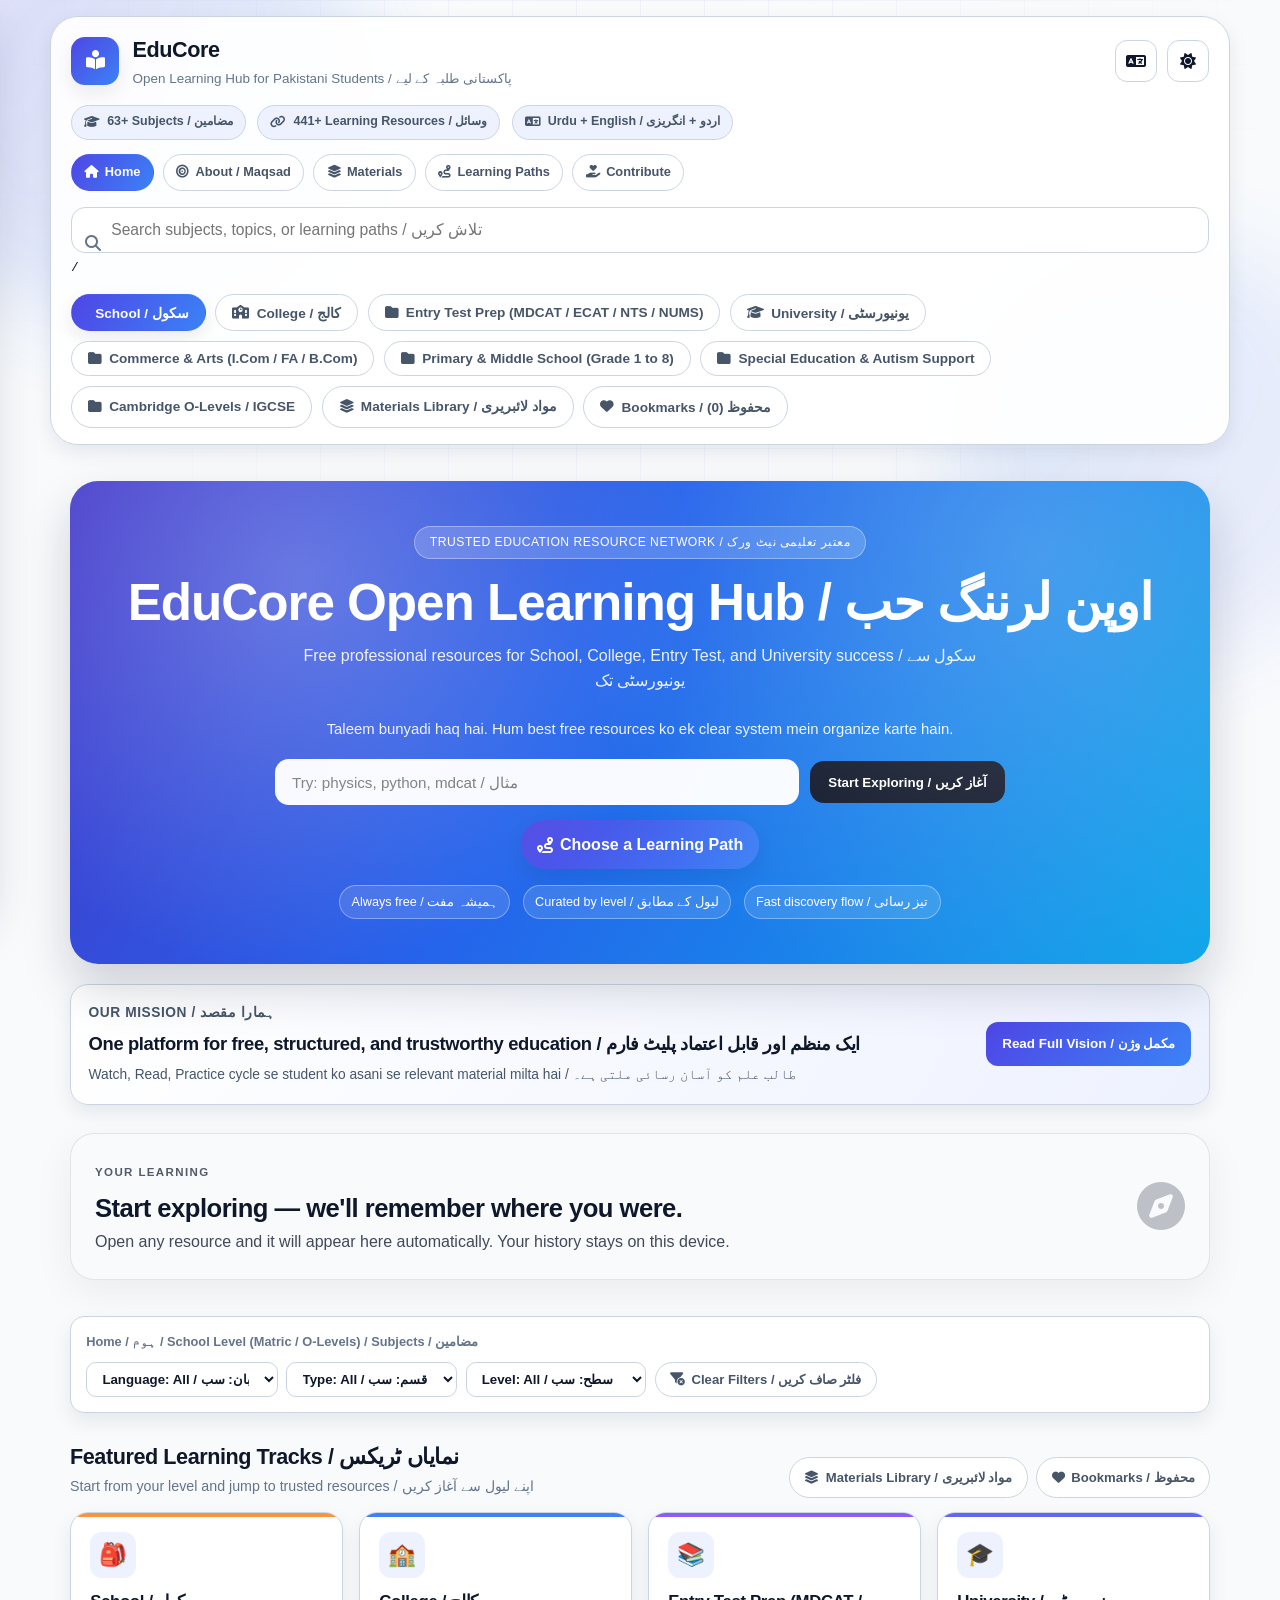
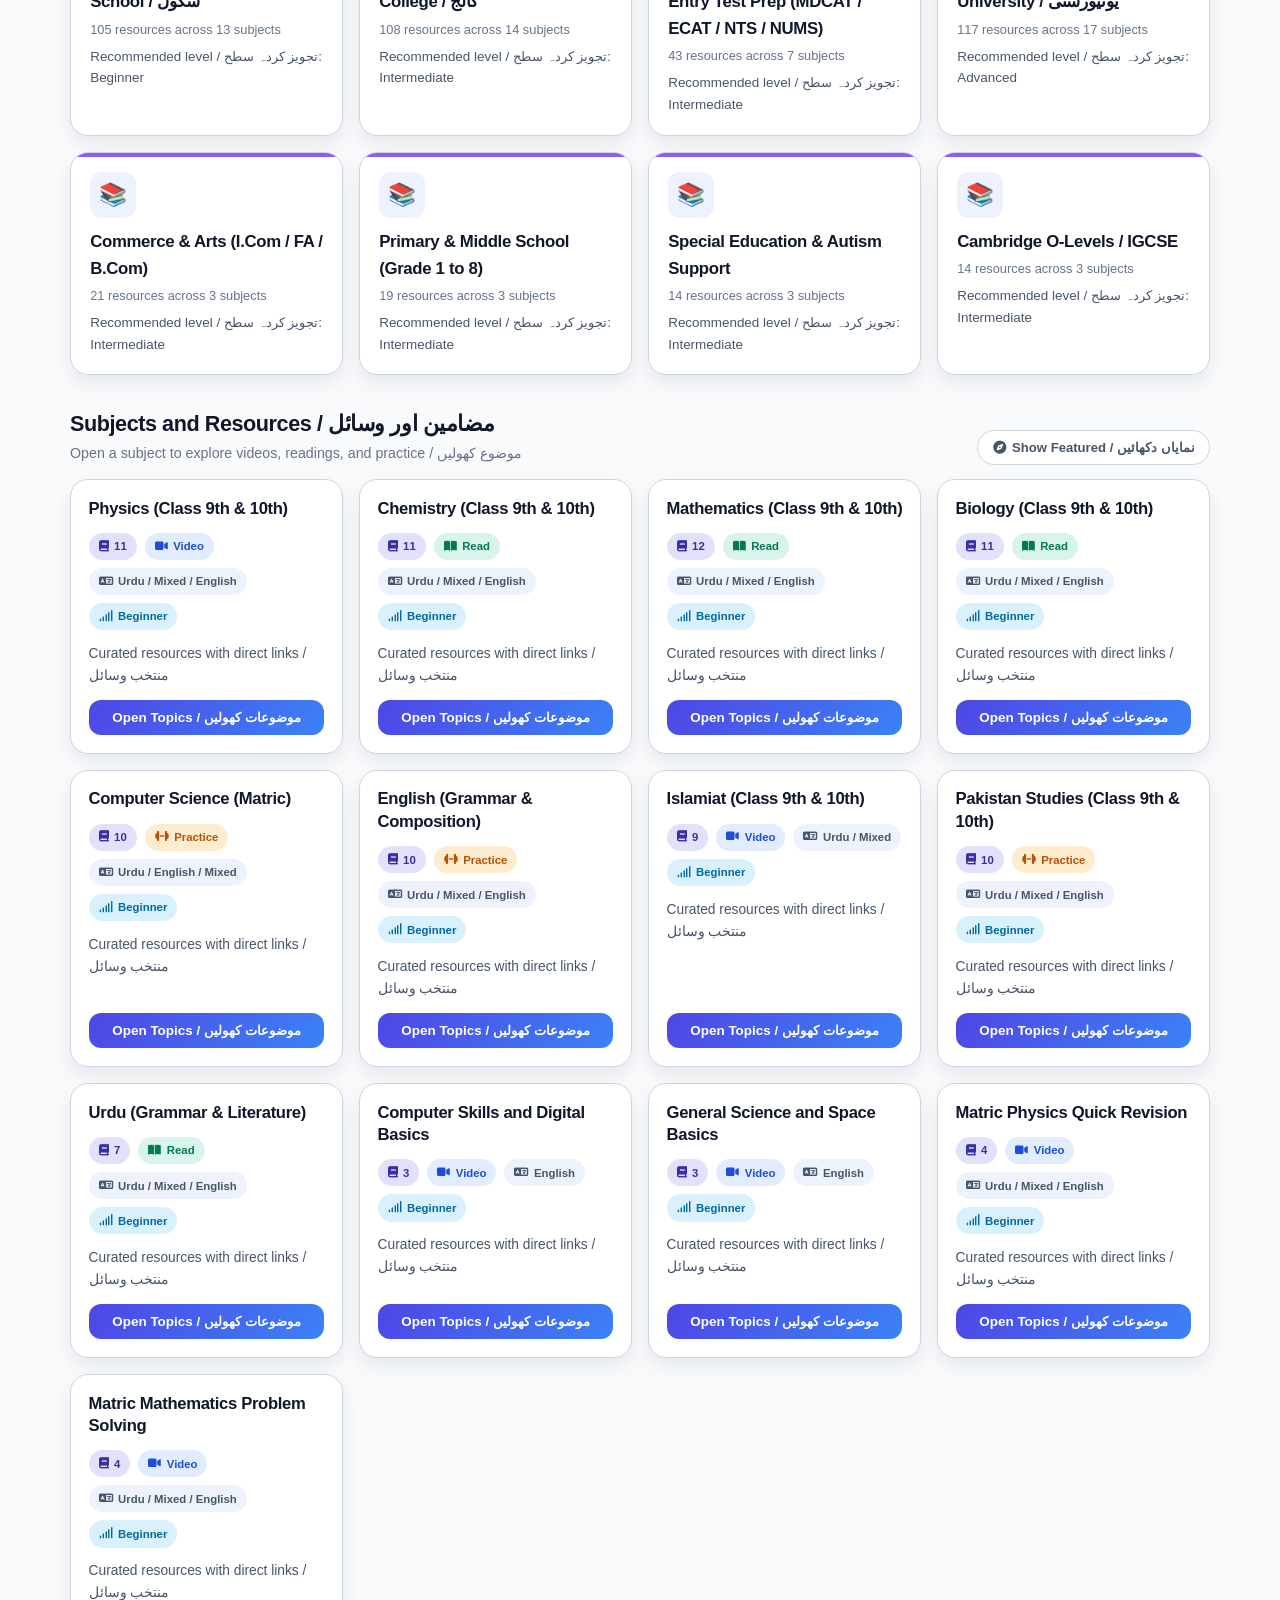
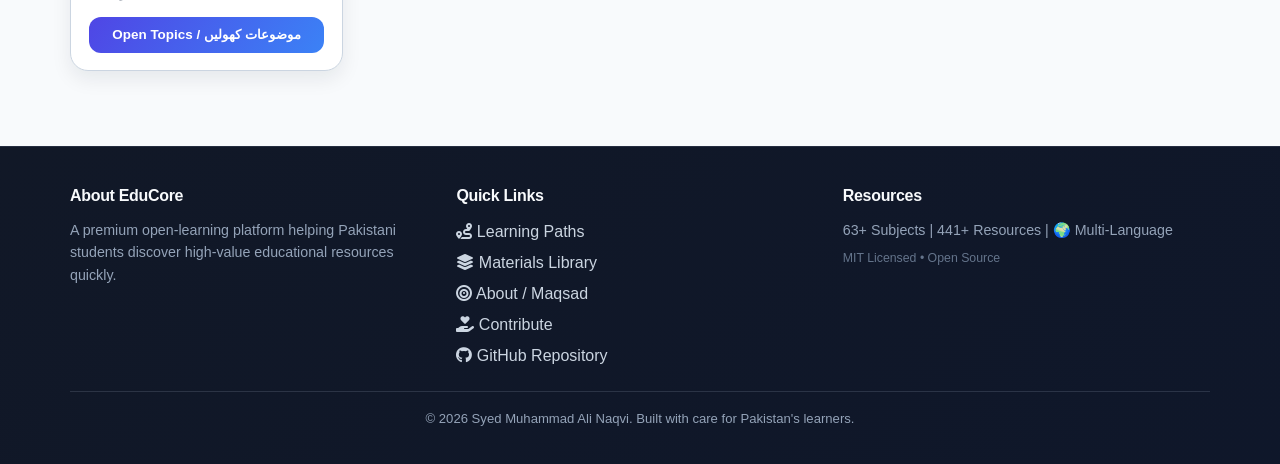
==== commit c2b2d4f2: "feat: improve homepage discovery flow" ====
--- a/index.html
+++ b/index.html
@@ -1,60 +1,36 @@
 <!DOCTYPE html>
 <html lang="en">
 <head>
-    <meta charset="UTF-8">
-    <meta name="viewport" content="width=device-width, initial-scale=1.0">
-    <title>EduCore Open Learning Hub | Premium Free Learning Resources</title>
-    <meta name="description" content="EduCore Open Learning Hub offers free, curated learning resources for Pakistani students from school to university.">
-    <meta name="keywords" content="free education Pakistan, MDCAT preparation, FSc notes, matric past papers, Khan Academy Urdu, Sabaq.pk">
+    <meta charset="UTF-8"><meta name="viewport" content="width=device-width, initial-scale=1.0">
+    <title>EduCore Open Learning Hub | Free Learning Resources</title>
+    <meta name="description" content="Free, curated learning resources for Pakistani students from school to university.">
+    <meta name="keywords" content="free education Pakistan, MDCAT, ECAT, FSc, matric, university learning resources">
     <link rel="canonical" href="https://alishah1029384756.github.io/educore-open-learning-hub/">
-    <meta property="og:title" content="EduCore - Free Learning Resources for Pakistani Students">
-    <meta property="og:description" content="Free curated education resources for Matric, FSc, MDCAT, ECAT and University students. No signup required.">
-    <meta property="og:type" content="website">
-    <meta property="og:url" content="https://alishah1029384756.github.io/educore-open-learning-hub/">
-    <link rel="stylesheet" href="https://cdnjs.cloudflare.com/ajax/libs/font-awesome/6.4.0/css/all.min.css">
-    <link rel="stylesheet" href="styles.css">
-    <link rel="stylesheet" href="global.css">
+    <meta property="og:title" content="EduCore - Free Learning Resources for Pakistani Students"><meta property="og:description" content="Find curated resources, learning paths and practical study support. No signup required."><meta property="og:type" content="website"><meta property="og:url" content="https://alishah1029384756.github.io/educore-open-learning-hub/">
+    <link rel="stylesheet" href="https://cdnjs.cloudflare.com/ajax/libs/font-awesome/6.4.0/css/all.min.css"><link rel="stylesheet" href="styles.css"><link rel="stylesheet" href="global.css">
 </head>
 <body>
-    <a class="skip-link" href="#subjectsContainer">Skip to resources</a>
-    <div class="ambient-bg" aria-hidden="true"><div class="orb orb-one"></div><div class="orb orb-two"></div><div class="grid-glow"></div></div>
-    <div class="sticky-header">
-        <div class="container shell-padding">
-            <div class="header-top">
-                <div class="header-logo"><div class="header-emoji" aria-hidden="true"><i class="fas fa-book-open-reader"></i></div><div class="logo-text"><h1>EduCore</h1><p id="logoTagline">Open Learning Hub for Pakistani Students</p></div></div>
-                <div class="header-actions">
-                    <button id="languageToggle" class="theme-toggle" title="Toggle language mode" aria-label="Toggle language mode"><i class="fas fa-language"></i></button>
-                    <button id="themeToggle" class="theme-toggle" title="Toggle Dark Mode" aria-label="Toggle dark mode"><i class="fas fa-sun"></i></button>
-                    <button id="hamburgerMenu" class="hamburger-menu" title="Toggle Menu" aria-label="Toggle menu"><i class="fas fa-bars"></i></button>
-                </div>
-            </div>
-            <div class="header-kpis"><span id="kpiSubjectsLabel"><i class="fas fa-graduation-cap"></i> 68+ Subjects</span><span id="kpiResourcesLabel"><i class="fas fa-link"></i> 400+ Learning Resources</span><span id="kpiLanguageLabel"><i class="fas fa-language"></i> Urdu + English</span></div>
-            <nav class="product-nav" aria-label="Primary">
-                <a href="index.html" class="product-nav-link active" aria-current="page"><i class="fas fa-house"></i> Home</a>
-                <a href="about.html" class="product-nav-link"><i class="fas fa-bullseye"></i> About / Maqsad</a>
-                <a href="materials-library.html" class="product-nav-link"><i class="fas fa-layer-group"></i> Materials</a>
-                <a href="learning-paths.html" class="product-nav-link"><i class="fas fa-route"></i> Learning Paths</a>
-                <a href="contribute.html" class="product-nav-link"><i class="fas fa-hand-holding-heart"></i> Contribute</a>
-            </nav>
-            <div class="search-container"><i class="fas fa-magnifying-glass"></i><input type="text" id="searchInput" placeholder="Search subjects, topics, or learning paths..." class="search-input" aria-label="Search resources"></div>
-            <div id="categoryNav" class="category-tabs" role="tablist"></div>
-        </div>
-    </div>
-    <div id="sidebar" class="sidebar" role="navigation"><div class="sidebar-inner"><h3 class="sidebar-title" id="sidebarTitle">📂 Categories</h3><div id="sidebarNav" class="sidebar-nav"></div></div></div><div id="sidebarOverlay" class="sidebar-overlay"></div>
-    <main class="container shell-padding">
-        <section class="hero-section" id="heroSection"><div class="hero-badge" id="heroBadge">Trusted Education Resource Network</div><h2 class="hero-headline" id="heroHeadline">EduCore Open Learning Hub</h2><p class="hero-subheadline" id="heroSubheadline">Professional, free learning resources for School, College, Entry Test, and University success.</p><p class="hero-mission-quick" id="heroMissionQuick">Taleem sab ka bunyadi haq hai. Hum bikhray hue best free resources ko ek clear system mein la rahe hain.</p><div class="hero-search-container"><div class="hero-search-wrapper"><input type="text" id="heroSearchInput" placeholder="Try: physics, python, mdcat, accounting" class="hero-search-input" aria-label="Quick search"><button class="cta-button" id="getStartedBtn">Start Exploring</button></div><a href="materials-library.html" class="main-hub-cta"><i class="fas fa-layer-group"></i> Open Materials Library</a></div><div class="hero-notes"><span id="heroNoteFree"><i class="fas fa-shield-heart"></i> Always free</span><span id="heroNoteCurated"><i class="fas fa-layer-group"></i> Curated by level</span><span id="heroNoteFast"><i class="fas fa-bolt"></i> Fast discovery flow</span></div></section>
-        <section class="mission-highlight" id="missionHighlight"><div class="mission-content"><p class="mission-label" id="missionLabel">Our Mission / Hamara Maqsad</p><h2 id="missionTitle">One platform for free, structured, and trustworthy education.</h2><p id="missionText">Is platform ka focus hai Watch, Read, Practice learning cycle ko simple banana, taa-ke Pakistan ka har student bina confusion ke level-appropriate material tak pohanch sake.</p></div><a href="about.html" class="mission-cta" id="missionCta">Read Full Vision</a></section>
-        <section class="learning-dashboard-section" aria-label="Continue learning"><div id="learningDashboard" class="learning-dashboard" aria-live="polite"></div></section>
-        <section class="discovery-controls" aria-label="Discovery controls"><div id="breadcrumb" class="breadcrumb">Home / All Tracks</div><div class="filters-row"><select id="languageFilter" class="filter-select" aria-label="Filter by language"><option value="all">Language: All</option><option value="urdu">Urdu</option><option value="english">English</option><option value="mixed">Mixed</option></select><select id="typeFilter" class="filter-select" aria-label="Filter by resource type"><option value="all">Type: All</option><option value="video">Video</option><option value="read">Reading</option><option value="practice">Practice</option></select><select id="levelFilter" class="filter-select" aria-label="Filter by level"><option value="all">Level: All</option><option value="beginner">Beginner</option><option value="intermediate">Intermediate</option><option value="advanced">Advanced</option></select><button id="clearFiltersBtn" type="button" class="bookmark-shortcut"><i class="fas fa-filter-circle-xmark"></i> Clear Filters</button></div></section>
-        <section class="section-header-block"><div><h2 id="featuredHeading">Featured Learning Tracks</h2><p id="featuredSubheading">Start from your level and jump directly to trusted resources.</p></div><div class="section-actions"><a href="materials-library.html" class="bookmark-shortcut"><i class="fas fa-layer-group"></i><span id="materialsShortcutLabel">Materials Library</span></a><button id="desktopBookmarksBtn" class="bookmark-shortcut" type="button"><i class="fas fa-heart"></i><span id="desktopBookmarksLabel">Bookmarks</span></button></div></section>
-        <section id="featuredSection" class="featured-categories"></section>
-        <section class="section-header-block compact"><div><h2 id="subjectsHeading">Subjects and Resources</h2><p id="subjectsSubheading">Open any subject card to explore videos, readings, and practice links.</p></div><div class="section-actions"><button id="showFeaturedBtn" class="bookmark-shortcut" type="button"><i class="fas fa-compass"></i><span id="showFeaturedLabel">Show Featured</span></button></div></section>
-        <section id="subjectsContainer" class="subjects-container"></section>
-        <div id="noResults" class="no-results hidden"><div class="no-results-icon">😕</div><h3 class="no-results-title">No resources found</h3><p class="no-results-text">Try another keyword or switch to a different category.</p></div>
-    </main>
-    <div id="topicModal" class="modal" role="dialog" aria-modal="true" aria-labelledby="modalTitle"><div class="modal-content"><div class="modal-header"><h2 id="modalTitle" class="modal-title"></h2><button id="closeModal" class="modal-close" aria-label="Close modal"><i class="fas fa-times"></i></button></div><div id="modalTopics" class="topics-list"></div></div></div>
-    <footer><div class="container shell-padding"><div class="footer-grid"><div><h3>About EduCore</h3><p class="footer-description">A premium open-learning platform helping Pakistani students discover high-value educational resources quickly.</p></div><div><h3>Quick Links</h3><ul class="footer-links-list"><li><a href="https://github.com/AliShah1029384756/educore-open-learning-hub" target="_blank" rel="noopener noreferrer"><i class="fab fa-github"></i> GitHub Repository</a></li><li><a href="about.html"><i class="fas fa-bullseye"></i> About / Maqsad</a></li><li><a href="materials-library.html"><i class="fas fa-layer-group"></i> Materials Library</a></li><li><a href="learning-paths.html"><i class="fas fa-route"></i> Learning Paths</a></li><li><a href="contribute.html"><i class="fas fa-hand-holding-heart"></i> Contribute</a></li><li><a href="https://alishah1029384756.github.io/AliShah1029384756/" target="_blank" rel="noopener noreferrer"><i class="fas fa-globe"></i> Main Profile</a></li><li><a href="https://github.com/AliShah1029384756" target="_blank" rel="noopener noreferrer"><i class="fas fa-user"></i> Creator Profile</a></li></ul></div><div><h3>Resources</h3><p class="footer-resources"><span id="subjectCount">68+</span> Subjects | <span id="resourceCount">400+</span> Resources | 🌍 Multi-Language</p><p class="footer-license">MIT Licensed • Open Source</p></div></div><div class="footer-divider"></div><div class="footer-bottom"><p>&copy; 2026 Syed Muhammad Ali Naqvi. Built with care for Pakistan's learners.</p></div></div></footer>
-    <script src="app.js"></script>
-    <script src="learning-dashboard.js"></script>
-</body>
-</html>
+<a class="skip-link" href="#subjectsContainer">Skip to resources</a>
+<div class="ambient-bg" aria-hidden="true"><div class="orb orb-one"></div><div class="orb orb-two"></div><div class="grid-glow"></div></div>
+<div class="sticky-header"><div class="container shell-padding">
+    <div class="header-top"><div class="header-logo"><div class="header-emoji" aria-hidden="true"><i class="fas fa-book-open-reader"></i></div><div class="logo-text"><h1>EduCore</h1><p id="logoTagline">Open Learning Hub for Pakistani Students</p></div></div><div class="header-actions"><button id="languageToggle" class="theme-toggle" title="Toggle language mode" aria-label="Toggle language mode"><i class="fas fa-language"></i></button><button id="themeToggle" class="theme-toggle" title="Toggle Dark Mode" aria-label="Toggle dark mode"><i class="fas fa-sun"></i></button><button id="hamburgerMenu" class="hamburger-menu" title="Toggle Menu" aria-label="Toggle menu"><i class="fas fa-bars"></i></button></div></div>
+    <div class="header-kpis"><span id="kpiSubjectsLabel"><i class="fas fa-graduation-cap"></i> 68+ Subjects</span><span id="kpiResourcesLabel"><i class="fas fa-link"></i> 400+ Learning Resources</span><span id="kpiLanguageLabel"><i class="fas fa-language"></i> Urdu + English</span></div>
+    <nav class="product-nav" aria-label="Primary"><a href="index.html" class="product-nav-link active" aria-current="page"><i class="fas fa-house"></i> Home</a><a href="about.html" class="product-nav-link"><i class="fas fa-bullseye"></i> About / Maqsad</a><a href="materials-library.html" class="product-nav-link"><i class="fas fa-layer-group"></i> Materials</a><a href="learning-paths.html" class="product-nav-link"><i class="fas fa-route"></i> Learning Paths</a><a href="contribute.html" class="product-nav-link"><i class="fas fa-hand-holding-heart"></i> Contribute</a></nav>
+    <div class="search-container"><i class="fas fa-magnifying-glass"></i><input type="text" id="searchInput" placeholder="Search subjects, topics, or learning paths..." class="search-input" aria-label="Search resources"><kbd class="search-shortcut" aria-hidden="true">/</kbd></div>
+    <div id="categoryNav" class="category-tabs" role="tablist"></div>
+</div></div>
+<div id="sidebar" class="sidebar" role="navigation"><div class="sidebar-inner"><h3 class="sidebar-title" id="sidebarTitle">📂 Categories</h3><div id="sidebarNav" class="sidebar-nav"></div></div></div><div id="sidebarOverlay" class="sidebar-overlay"></div>
+<main class="container shell-padding">
+<section class="hero-section" id="heroSection"><div class="hero-badge" id="heroBadge">Trusted Education Resource Network</div><h2 class="hero-headline" id="heroHeadline">Find what you need. Learn at your pace.</h2><p class="hero-subheadline" id="heroSubheadline">Free, curated resources for School, College, Entry Tests, and University learning.</p><p class="hero-mission-quick" id="heroMissionQuick">Taleem sab ka bunyadi haq hai. Hum bikhray hue best free resources ko ek clear system mein la rahe hain.</p><div class="hero-search-container"><div class="hero-search-wrapper"><input type="text" id="heroSearchInput" placeholder="Try: physics, python, mdcat, accounting" class="hero-search-input" aria-label="Quick search"><button class="cta-button" id="getStartedBtn">Start Exploring</button></div><a href="learning-paths.html" class="main-hub-cta"><i class="fas fa-route"></i> Choose a Learning Path</a></div><div class="hero-notes"><span id="heroNoteFree"><i class="fas fa-shield-heart"></i> Always free</span><span id="heroNoteCurated"><i class="fas fa-layer-group"></i> Curated by level</span><span id="heroNoteFast"><i class="fas fa-bolt"></i> Fast discovery</span></div></section>
+<section class="mission-highlight" id="missionHighlight"><div class="mission-content"><p class="mission-label" id="missionLabel">Our Mission / Hamara Maqsad</p><h2 id="missionTitle">One platform for free, structured, and trustworthy education.</h2><p id="missionText">Watch, Read, Practice — one simple learning cycle so students can reach useful material without wasting time searching.</p></div><a href="about.html" class="mission-cta" id="missionCta">Read Full Vision</a></section>
+<section class="learning-dashboard-section" aria-label="Continue learning"><div id="learningDashboard" class="learning-dashboard" aria-live="polite"></div></section>
+<section class="discovery-controls" aria-label="Discovery controls"><div id="breadcrumb" class="breadcrumb">Home / All Tracks</div><div class="filters-row"><select id="languageFilter" class="filter-select" aria-label="Filter by language"><option value="all">Language: All</option><option value="urdu">Urdu</option><option value="english">English</option><option value="mixed">Mixed</option></select><select id="typeFilter" class="filter-select" aria-label="Filter by resource type"><option value="all">Type: All</option><option value="video">Video</option><option value="read">Reading</option><option value="practice">Practice</option></select><select id="levelFilter" class="filter-select" aria-label="Filter by level"><option value="all">Level: All</option><option value="beginner">Beginner</option><option value="intermediate">Intermediate</option><option value="advanced">Advanced</option></select><button id="clearFiltersBtn" type="button" class="bookmark-shortcut"><i class="fas fa-filter-circle-xmark"></i> Clear Filters</button></div></section>
+<section class="section-header-block"><div><h2 id="featuredHeading">Featured Learning Tracks</h2><p id="featuredSubheading">Start from your level and jump directly to useful resources.</p></div><div class="section-actions"><a href="materials-library.html" class="bookmark-shortcut"><i class="fas fa-layer-group"></i><span id="materialsShortcutLabel">Materials Library</span></a><button id="desktopBookmarksBtn" class="bookmark-shortcut" type="button"><i class="fas fa-heart"></i><span id="desktopBookmarksLabel">Bookmarks</span></button></div></section>
+<section id="featuredSection" class="featured-categories"></section>
+<section class="section-header-block compact"><div><h2 id="subjectsHeading">Subjects and Resources</h2><p id="subjectsSubheading">Open any subject card to explore videos, readings, and practice links.</p></div><div class="section-actions"><button id="showFeaturedBtn" class="bookmark-shortcut" type="button"><i class="fas fa-compass"></i><span id="showFeaturedLabel">Show Featured</span></button></div></section>
+<section id="subjectsContainer" class="subjects-container"></section><div id="noResults" class="no-results hidden"><div class="no-results-icon">😕</div><h3 class="no-results-title">No resources found</h3><p class="no-results-text">Try another keyword or switch to a different category.</p></div>
+</main>
+<div id="topicModal" class="modal" role="dialog" aria-modal="true" aria-labelledby="modalTitle"><div class="modal-content"><div class="modal-header"><h2 id="modalTitle" class="modal-title"></h2><button id="closeModal" class="modal-close" aria-label="Close modal"><i class="fas fa-times"></i></button></div><div id="modalTopics" class="topics-list"></div></div></div>
+<footer><div class="container shell-padding"><div class="footer-grid"><div><h3>About EduCore</h3><p class="footer-description">A premium open-learning platform helping Pakistani students discover high-value educational resources quickly.</p></div><div><h3>Quick Links</h3><ul class="footer-links-list"><li><a href="learning-paths.html"><i class="fas fa-route"></i> Learning Paths</a></li><li><a href="materials-library.html"><i class="fas fa-layer-group"></i> Materials Library</a></li><li><a href="about.html"><i class="fas fa-bullseye"></i> About / Maqsad</a></li><li><a href="contribute.html"><i class="fas fa-hand-holding-heart"></i> Contribute</a></li><li><a href="https://github.com/AliShah1029384756/educore-open-learning-hub" target="_blank" rel="noopener noreferrer"><i class="fab fa-github"></i> GitHub Repository</a></li></ul></div><div><h3>Resources</h3><p class="footer-resources"><span id="subjectCount">68+</span> Subjects | <span id="resourceCount">400+</span> Resources | 🌍 Multi-Language</p><p class="footer-license">MIT Licensed • Open Source</p></div></div><div class="footer-divider"></div><div class="footer-bottom"><p>&copy; 2026 Syed Muhammad Ali Naqvi. Built with care for Pakistan's learners.</p></div></div></footer>
+<script src="app.js"></script><script src="learning-dashboard.js"></script><script src="discovery-enhancements.js"></script>
+</body></html>
--- a/global.css
+++ b/global.css
@@ -1,181 +1,39 @@
 :root {
-    --global-header-height: 78px;
+    --global-header-height: 72px;
 }
 
-body {
-    animation: globalFadeIn 0.35s ease;
+body { animation: globalFadeIn 0.35s ease; }
+@keyframes globalFadeIn { from { opacity: 0; transform: translateY(8px); } to { opacity: 1; transform: translateY(0); } }
+.page-shell { min-height: 100vh; display: flex; flex-direction: column; }
+#globalHeader, #globalFooter { width: 100%; }
+.global-site-header { position: sticky; top: 0; z-index: 1000; border-bottom: 1px solid var(--border); background: var(--bg-surface); -webkit-backdrop-filter: blur(14px); backdrop-filter: blur(14px); }
+.global-header-inner { min-height: var(--global-header-height); display: flex; align-items: center; justify-content: space-between; gap: 1rem; position: relative; }
+.global-brand { display: inline-flex; align-items: center; gap: 0.65rem; color: var(--text-main); text-decoration: none; min-width: 0; }
+.global-brand-badge { width: 40px; height: 40px; flex: 0 0 40px; border-radius: 12px; display: grid; place-items: center; color: #fff; background: linear-gradient(135deg, var(--primary), var(--secondary)); box-shadow: var(--shadow-sm); }
+.global-brand-copy { display: flex; flex-direction: column; line-height: 1.1; }
+.global-brand-copy strong { font-size: 1rem; }
+.global-brand-copy small { color: var(--text-muted); font-size: 0.7rem; margin-top: 0.2rem; }
+.global-nav-menu { display: flex; align-items: center; gap: 0.7rem; }
+.global-nav { display: flex; align-items: center; gap: 0.25rem; }
+.global-nav-actions { display: flex; align-items: center; gap: 0.35rem; padding-left: 0.55rem; border-left: 1px solid var(--border); }
+.global-nav-link, .global-nav-utility, .global-theme-toggle, .global-nav-toggle { border: 1px solid transparent; border-radius: 999px; background: transparent; color: var(--text-soft); text-decoration: none; font-size: 0.82rem; font-weight: 750; padding: 0.5rem 0.72rem; display: inline-flex; align-items: center; justify-content: center; gap: 0.4rem; transition: var(--transition); cursor: pointer; white-space: nowrap; }
+.global-nav-link:hover, .global-nav-utility:hover, .global-theme-toggle:hover { color: var(--text-main); background: var(--bg-soft); border-color: var(--border); transform: translateY(-1px); }
+.global-nav-link.active { color: #fff; border-color: transparent; background: linear-gradient(135deg, var(--primary), var(--secondary)); box-shadow: var(--shadow-sm); }
+.global-theme-toggle { border-color: var(--border); background: var(--bg-surface); }
+.global-nav-toggle { display: none; width: 42px; height: 42px; border-color: var(--border); background: var(--bg-surface); font-size: 1rem; }
+.global-main { flex: 1; padding-top: 1.25rem; }
+.global-site-footer { border-top: 1px solid var(--border); margin-top: 2rem; background: var(--bg-surface); }
+.global-footer-inner { padding-top: 1.15rem; padding-bottom: 1.15rem; display: flex; gap: 1rem; flex-wrap: wrap; justify-content: space-between; align-items: center; }
+.global-footer-text { color: var(--text-muted); font-size: 0.88rem; }
+.global-footer-links { display: flex; flex-wrap: wrap; gap: 0.6rem; }
+.global-footer-links a { color: var(--text-soft); text-decoration: none; font-size: 0.82rem; font-weight: 700; border: 1px solid var(--border); border-radius: 999px; padding: 0.35rem 0.72rem; transition: var(--transition); }
+.global-footer-links a:hover { color: var(--text-main); border-color: var(--primary); }
+@media (max-width: 980px) {
+    .global-nav-toggle { display: inline-flex; }
+    .global-nav-menu { position: absolute; top: calc(100% + 0.5rem); left: 0; right: 0; display: none; flex-direction: column; align-items: stretch; padding: 0.75rem; border: 1px solid var(--border); border-radius: 18px; background: var(--bg-surface); box-shadow: var(--shadow-lg); }
+    .global-nav-menu.is-open { display: flex; }
+    .global-nav { flex-direction: column; align-items: stretch; }
+    .global-nav-link, .global-nav-utility, .global-theme-toggle { width: 100%; justify-content: flex-start; border-radius: 12px; padding: 0.72rem 0.8rem; }
+    .global-nav-actions { padding: 0.55rem 0 0; border-left: 0; border-top: 1px solid var(--border); flex-direction: column; align-items: stretch; }
 }
-
-@keyframes globalFadeIn {
-    from {
-        opacity: 0;
-        transform: translateY(8px);
-    }
-    to {
-        opacity: 1;
-        transform: translateY(0);
-    }
-}
-
-.page-shell {
-    min-height: 100vh;
-    display: flex;
-    flex-direction: column;
-}
-
-#globalHeader,
-#globalFooter {
-    width: 100%;
-}
-
-.global-site-header {
-    position: sticky;
-    top: 0;
-    z-index: 1000;
-    border-bottom: 1px solid var(--border);
-    background: rgba(255, 255, 255, 0.94);
-    -webkit-backdrop-filter: blur(10px);
-    backdrop-filter: blur(10px);
-}
-
-html[data-theme="dark"] .global-site-header {
-    background: rgba(15, 23, 42, 0.95);
-}
-
-.global-site-header .global-header-inner {
-    min-height: var(--global-header-height);
-    display: flex;
-    align-items: center;
-    justify-content: space-between;
-    gap: 1rem;
-}
-
-.global-brand {
-    display: inline-flex;
-    align-items: center;
-    gap: 0.65rem;
-    color: var(--text-main);
-    text-decoration: none;
-    font-weight: 800;
-    letter-spacing: -0.02em;
-}
-
-.global-brand-badge {
-    width: 40px;
-    height: 40px;
-    border-radius: 12px;
-    display: grid;
-    place-items: center;
-    color: #fff;
-    background: linear-gradient(135deg, var(--primary), var(--secondary));
-    box-shadow: var(--shadow-sm);
-}
-
-.global-nav {
-    display: flex;
-    align-items: center;
-    gap: 0.55rem;
-    flex-wrap: wrap;
-}
-
-.global-nav-link,
-.global-theme-toggle {
-    border: 1px solid var(--border);
-    border-radius: 999px;
-    background: var(--bg-surface);
-    color: var(--text-soft);
-    text-decoration: none;
-    font-size: 0.86rem;
-    font-weight: 700;
-    padding: 0.46rem 0.82rem;
-    display: inline-flex;
-    align-items: center;
-    gap: 0.38rem;
-    transition: var(--transition);
-    cursor: pointer;
-}
-
-.global-nav-link:hover,
-.global-theme-toggle:hover {
-    color: var(--text-main);
-    border-color: var(--primary);
-    transform: translateY(-1px);
-}
-
-.global-nav-link.active {
-    color: #ffffff;
-    border-color: transparent;
-    background: linear-gradient(135deg, var(--primary), var(--secondary));
-}
-
-.global-main {
-    flex: 1;
-    padding-top: 1.25rem;
-}
-
-.global-site-footer {
-    border-top: 1px solid var(--border);
-    margin-top: 2rem;
-    background: var(--bg-surface);
-}
-
-.global-footer-inner {
-    padding-top: 1.15rem;
-    padding-bottom: 1.15rem;
-    display: flex;
-    gap: 1rem;
-    flex-wrap: wrap;
-    justify-content: space-between;
-    align-items: center;
-}
-
-.global-footer-text {
-    color: var(--text-muted);
-    font-size: 0.88rem;
-}
-
-.global-footer-links {
-    display: flex;
-    flex-wrap: wrap;
-    gap: 0.6rem;
-}
-
-.global-footer-links a {
-    color: var(--text-soft);
-    text-decoration: none;
-    font-size: 0.82rem;
-    font-weight: 700;
-    border: 1px solid var(--border);
-    border-radius: 999px;
-    padding: 0.35rem 0.72rem;
-    transition: var(--transition);
-}
-
-.global-footer-links a:hover {
-    color: var(--text-main);
-    border-color: var(--primary);
-}
-
-@media (max-width: 900px) {
-    .global-site-header .global-header-inner {
-        flex-direction: column;
-        align-items: stretch;
-        justify-content: center;
-        min-height: 0;
-        padding-top: 0.8rem;
-        padding-bottom: 0.8rem;
-    }
-
-    .global-brand {
-        justify-content: center;
-    }
-
-    .global-nav {
-        justify-content: center;
-    }
-
-    .global-footer-inner {
-        flex-direction: column;
-        align-items: flex-start;
-    }
-}
+@media (prefers-reduced-motion: reduce) { body { animation: none; } *, *::before, *::after { scroll-behavior: auto !important; transition-duration: 0.01ms !important; } }
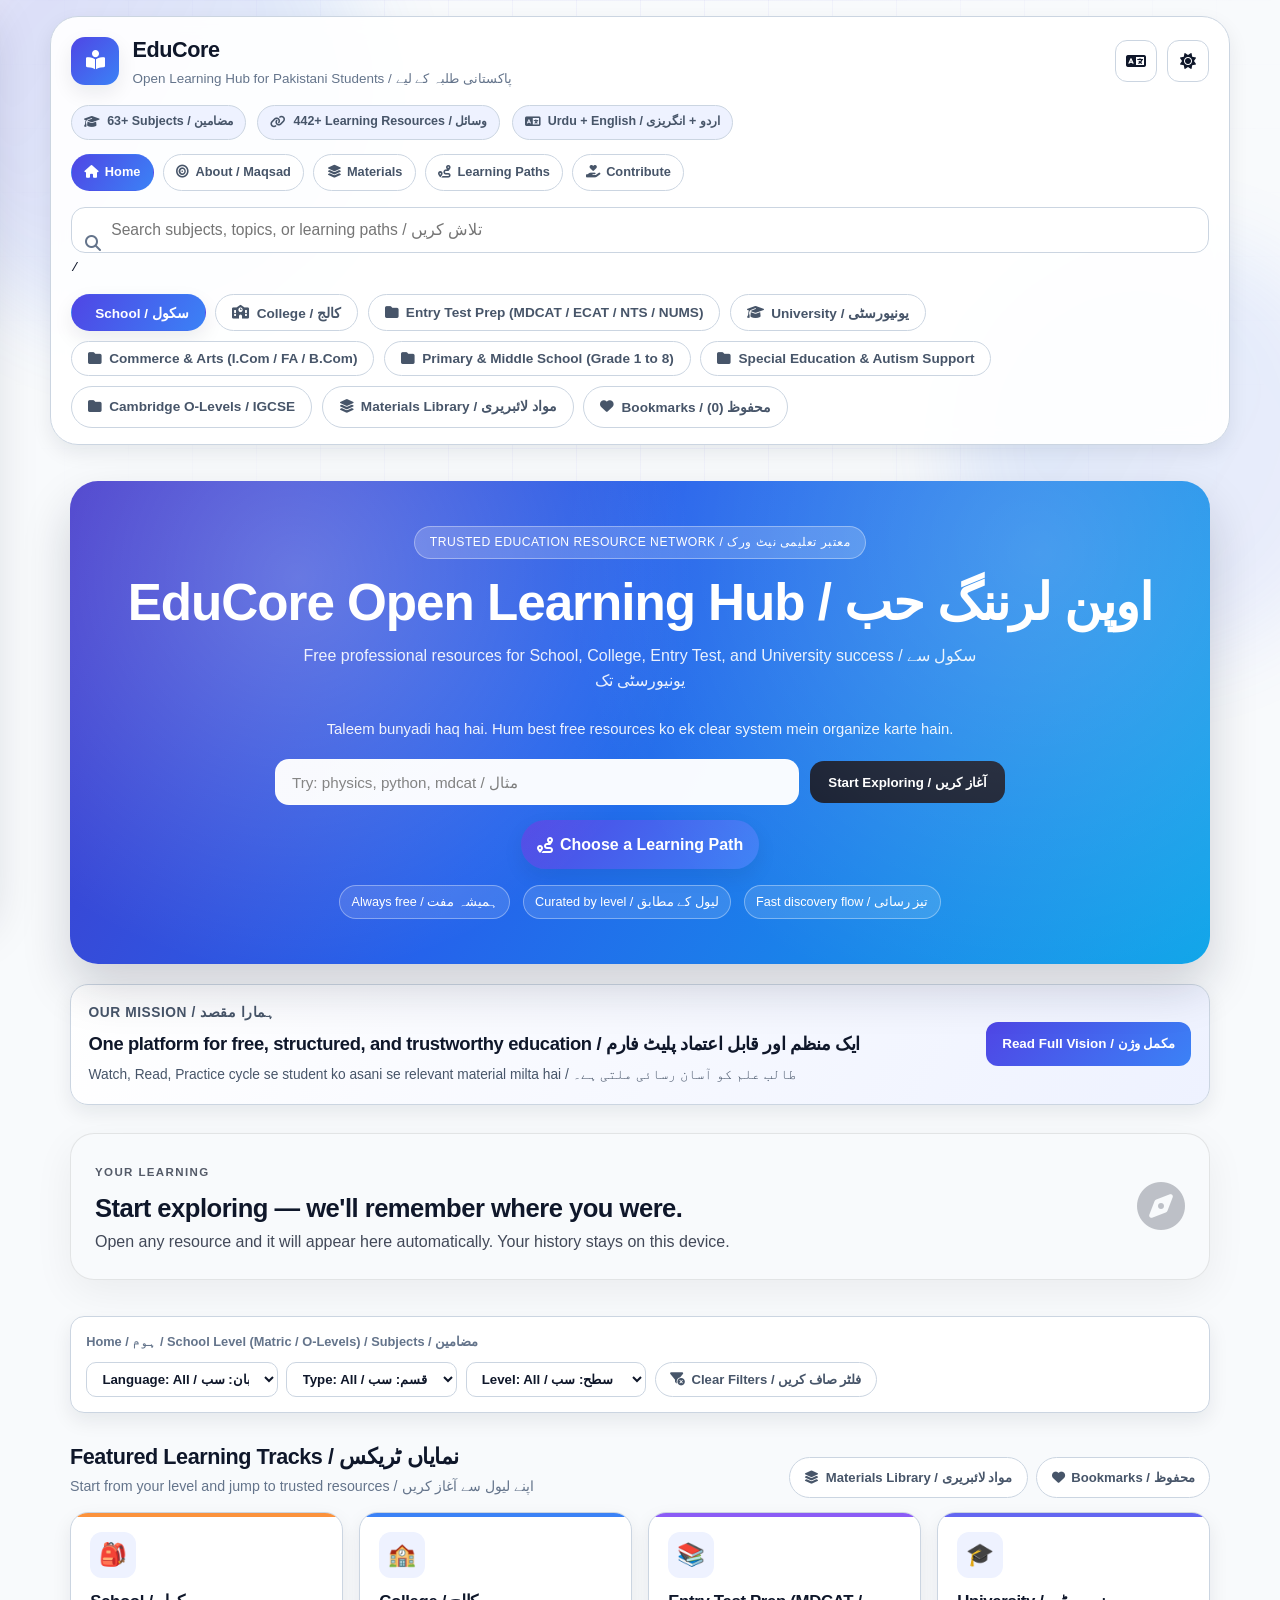
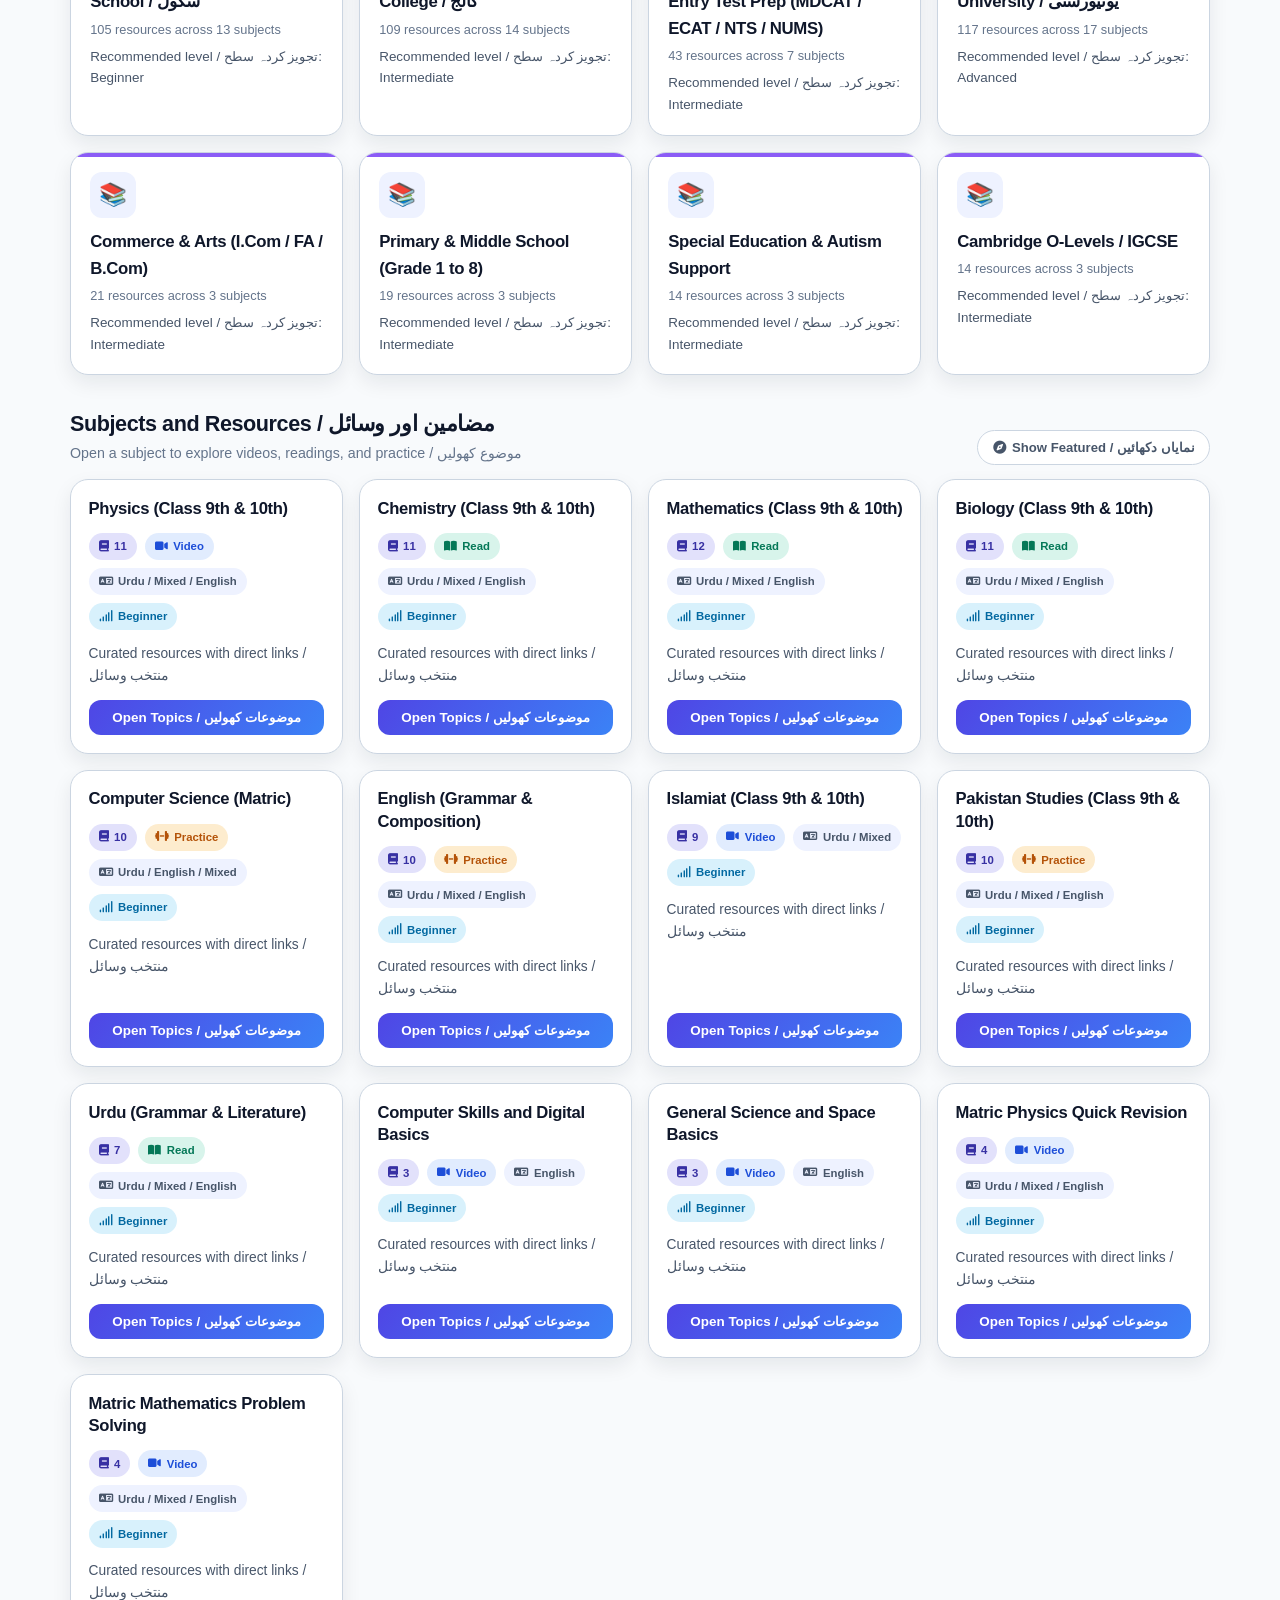
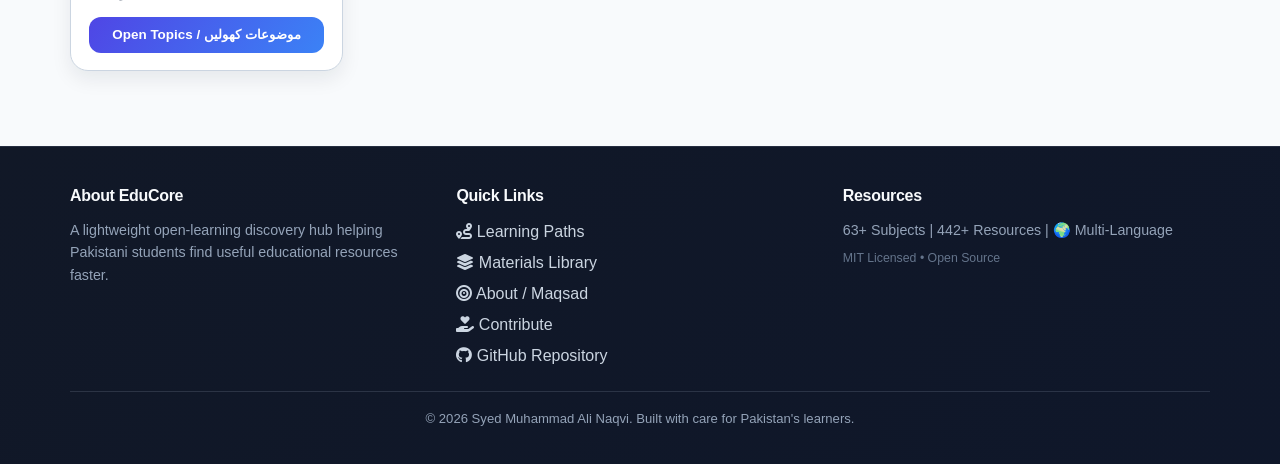
==== commit 4487ae80: "polish: strengthen EduCore homepage messaging and discovery" ====
--- a/index.html
+++ b/index.html
@@ -4,9 +4,8 @@
     <meta charset="UTF-8"><meta name="viewport" content="width=device-width, initial-scale=1.0">
     <title>EduCore Open Learning Hub | Free Learning Resources</title>
     <meta name="description" content="Free, curated learning resources for Pakistani students from school to university.">
-    <meta name="keywords" content="free education Pakistan, MDCAT, ECAT, FSc, matric, university learning resources">
     <link rel="canonical" href="https://alishah1029384756.github.io/educore-open-learning-hub/">
-    <meta property="og:title" content="EduCore - Free Learning Resources for Pakistani Students"><meta property="og:description" content="Find curated resources, learning paths and practical study support. No signup required."><meta property="og:type" content="website"><meta property="og:url" content="https://alishah1029384756.github.io/educore-open-learning-hub/">
+    <meta property="og:title" content="EduCore — Find useful learning resources faster"><meta property="og:description" content="Curated resources, learning paths and practical study support for Pakistani students. No signup required."><meta property="og:type" content="website"><meta property="og:url" content="https://alishah1029384756.github.io/educore-open-learning-hub/">
     <link rel="stylesheet" href="https://cdnjs.cloudflare.com/ajax/libs/font-awesome/6.4.0/css/all.min.css"><link rel="stylesheet" href="styles.css"><link rel="stylesheet" href="global.css">
 </head>
 <body>
@@ -21,16 +20,16 @@
 </div></div>
 <div id="sidebar" class="sidebar" role="navigation"><div class="sidebar-inner"><h3 class="sidebar-title" id="sidebarTitle">📂 Categories</h3><div id="sidebarNav" class="sidebar-nav"></div></div></div><div id="sidebarOverlay" class="sidebar-overlay"></div>
 <main class="container shell-padding">
-<section class="hero-section" id="heroSection"><div class="hero-badge" id="heroBadge">Trusted Education Resource Network</div><h2 class="hero-headline" id="heroHeadline">Find what you need. Learn at your pace.</h2><p class="hero-subheadline" id="heroSubheadline">Free, curated resources for School, College, Entry Tests, and University learning.</p><p class="hero-mission-quick" id="heroMissionQuick">Taleem sab ka bunyadi haq hai. Hum bikhray hue best free resources ko ek clear system mein la rahe hain.</p><div class="hero-search-container"><div class="hero-search-wrapper"><input type="text" id="heroSearchInput" placeholder="Try: physics, python, mdcat, accounting" class="hero-search-input" aria-label="Quick search"><button class="cta-button" id="getStartedBtn">Start Exploring</button></div><a href="learning-paths.html" class="main-hub-cta"><i class="fas fa-route"></i> Choose a Learning Path</a></div><div class="hero-notes"><span id="heroNoteFree"><i class="fas fa-shield-heart"></i> Always free</span><span id="heroNoteCurated"><i class="fas fa-layer-group"></i> Curated by level</span><span id="heroNoteFast"><i class="fas fa-bolt"></i> Fast discovery</span></div></section>
-<section class="mission-highlight" id="missionHighlight"><div class="mission-content"><p class="mission-label" id="missionLabel">Our Mission / Hamara Maqsad</p><h2 id="missionTitle">One platform for free, structured, and trustworthy education.</h2><p id="missionText">Watch, Read, Practice — one simple learning cycle so students can reach useful material without wasting time searching.</p></div><a href="about.html" class="mission-cta" id="missionCta">Read Full Vision</a></section>
+<section class="hero-section" id="heroSection"><div class="hero-badge" id="heroBadge">Student-first learning discovery</div><h2 class="hero-headline" id="heroHeadline">Find useful learning material without the hunt.</h2><p class="hero-subheadline" id="heroSubheadline">Curated resources for School, College, Entry Tests, University, and practical skills — organized so you can start faster.</p><p class="hero-mission-quick" id="heroMissionQuick">Bikhray hue useful resources ko ek clear system mein la kar students ka search time kam karna.</p><div class="hero-search-container"><div class="hero-search-wrapper"><input type="text" id="heroSearchInput" placeholder="Try: physics, python, mdcat, accounting" class="hero-search-input" aria-label="Quick search"><button class="cta-button" id="getStartedBtn">Explore Resources</button></div><a href="learning-paths.html" class="main-hub-cta"><i class="fas fa-route"></i> Choose a Learning Path</a></div><div class="hero-notes"><span id="heroNoteFree"><i class="fas fa-shield-heart"></i> Free to discover</span><span id="heroNoteCurated"><i class="fas fa-layer-group"></i> Curated by level</span><span id="heroNoteFast"><i class="fas fa-bolt"></i> Fast discovery</span></div></section>
+<section class="mission-highlight" id="missionHighlight"><div class="mission-content"><p class="mission-label" id="missionLabel">Our Mission / Hamara Maqsad</p><h2 id="missionTitle">One organized place to discover useful free education.</h2><p id="missionText">Find, choose, learn, continue — use search, filters, materials and learning paths to move from scattered links to a clearer study journey.</p></div><a href="about.html" class="mission-cta" id="missionCta">Why EduCore?</a></section>
 <section class="learning-dashboard-section" aria-label="Continue learning"><div id="learningDashboard" class="learning-dashboard" aria-live="polite"></div></section>
 <section class="discovery-controls" aria-label="Discovery controls"><div id="breadcrumb" class="breadcrumb">Home / All Tracks</div><div class="filters-row"><select id="languageFilter" class="filter-select" aria-label="Filter by language"><option value="all">Language: All</option><option value="urdu">Urdu</option><option value="english">English</option><option value="mixed">Mixed</option></select><select id="typeFilter" class="filter-select" aria-label="Filter by resource type"><option value="all">Type: All</option><option value="video">Video</option><option value="read">Reading</option><option value="practice">Practice</option></select><select id="levelFilter" class="filter-select" aria-label="Filter by level"><option value="all">Level: All</option><option value="beginner">Beginner</option><option value="intermediate">Intermediate</option><option value="advanced">Advanced</option></select><button id="clearFiltersBtn" type="button" class="bookmark-shortcut"><i class="fas fa-filter-circle-xmark"></i> Clear Filters</button></div></section>
-<section class="section-header-block"><div><h2 id="featuredHeading">Featured Learning Tracks</h2><p id="featuredSubheading">Start from your level and jump directly to useful resources.</p></div><div class="section-actions"><a href="materials-library.html" class="bookmark-shortcut"><i class="fas fa-layer-group"></i><span id="materialsShortcutLabel">Materials Library</span></a><button id="desktopBookmarksBtn" class="bookmark-shortcut" type="button"><i class="fas fa-heart"></i><span id="desktopBookmarksLabel">Bookmarks</span></button></div></section>
+<section class="section-header-block"><div><h2 id="featuredHeading">Start with a learning track</h2><p id="featuredSubheading">Choose a broad area first, then open a subject and go directly to useful resources.</p></div><div class="section-actions"><a href="materials-library.html" class="bookmark-shortcut"><i class="fas fa-layer-group"></i><span id="materialsShortcutLabel">Browse Materials</span></a><button id="desktopBookmarksBtn" class="bookmark-shortcut" type="button"><i class="fas fa-heart"></i><span id="desktopBookmarksLabel">Bookmarks</span></button></div></section>
 <section id="featuredSection" class="featured-categories"></section>
-<section class="section-header-block compact"><div><h2 id="subjectsHeading">Subjects and Resources</h2><p id="subjectsSubheading">Open any subject card to explore videos, readings, and practice links.</p></div><div class="section-actions"><button id="showFeaturedBtn" class="bookmark-shortcut" type="button"><i class="fas fa-compass"></i><span id="showFeaturedLabel">Show Featured</span></button></div></section>
-<section id="subjectsContainer" class="subjects-container"></section><div id="noResults" class="no-results hidden"><div class="no-results-icon">😕</div><h3 class="no-results-title">No resources found</h3><p class="no-results-text">Try another keyword or switch to a different category.</p></div>
+<section class="section-header-block compact"><div><h2 id="subjectsHeading">Explore subjects and resources</h2><p id="subjectsSubheading">Open any subject to explore videos, readings, and practice links.</p></div><div class="section-actions"><button id="showFeaturedBtn" class="bookmark-shortcut" type="button"><i class="fas fa-compass"></i><span id="showFeaturedLabel">Show Featured</span></button></div></section>
+<section id="subjectsContainer" class="subjects-container"></section><div id="noResults" class="no-results hidden"><div class="no-results-icon">😕</div><h3 class="no-results-title">No resources found</h3><p class="no-results-text">Try another keyword, category, or filter.</p></div>
 </main>
 <div id="topicModal" class="modal" role="dialog" aria-modal="true" aria-labelledby="modalTitle"><div class="modal-content"><div class="modal-header"><h2 id="modalTitle" class="modal-title"></h2><button id="closeModal" class="modal-close" aria-label="Close modal"><i class="fas fa-times"></i></button></div><div id="modalTopics" class="topics-list"></div></div></div>
-<footer><div class="container shell-padding"><div class="footer-grid"><div><h3>About EduCore</h3><p class="footer-description">A premium open-learning platform helping Pakistani students discover high-value educational resources quickly.</p></div><div><h3>Quick Links</h3><ul class="footer-links-list"><li><a href="learning-paths.html"><i class="fas fa-route"></i> Learning Paths</a></li><li><a href="materials-library.html"><i class="fas fa-layer-group"></i> Materials Library</a></li><li><a href="about.html"><i class="fas fa-bullseye"></i> About / Maqsad</a></li><li><a href="contribute.html"><i class="fas fa-hand-holding-heart"></i> Contribute</a></li><li><a href="https://github.com/AliShah1029384756/educore-open-learning-hub" target="_blank" rel="noopener noreferrer"><i class="fab fa-github"></i> GitHub Repository</a></li></ul></div><div><h3>Resources</h3><p class="footer-resources"><span id="subjectCount">68+</span> Subjects | <span id="resourceCount">400+</span> Resources | 🌍 Multi-Language</p><p class="footer-license">MIT Licensed • Open Source</p></div></div><div class="footer-divider"></div><div class="footer-bottom"><p>&copy; 2026 Syed Muhammad Ali Naqvi. Built with care for Pakistan's learners.</p></div></div></footer>
+<footer><div class="container shell-padding"><div class="footer-grid"><div><h3>About EduCore</h3><p class="footer-description">A lightweight open-learning discovery hub helping Pakistani students find useful educational resources faster.</p></div><div><h3>Quick Links</h3><ul class="footer-links-list"><li><a href="learning-paths.html"><i class="fas fa-route"></i> Learning Paths</a></li><li><a href="materials-library.html"><i class="fas fa-layer-group"></i> Materials Library</a></li><li><a href="about.html"><i class="fas fa-bullseye"></i> About / Maqsad</a></li><li><a href="contribute.html"><i class="fas fa-hand-holding-heart"></i> Contribute</a></li><li><a href="https://github.com/AliShah1029384756/educore-open-learning-hub" target="_blank" rel="noopener noreferrer"><i class="fab fa-github"></i> GitHub Repository</a></li></ul></div><div><h3>Resources</h3><p class="footer-resources"><span id="subjectCount">68+</span> Subjects | <span id="resourceCount">400+</span> Resources | 🌍 Multi-Language</p><p class="footer-license">MIT Licensed • Open Source</p></div></div><div class="footer-divider"></div><div class="footer-bottom"><p>&copy; 2026 Syed Muhammad Ali Naqvi. Built with care for Pakistan's learners.</p></div></div></footer>
 <script src="app.js"></script><script src="learning-dashboard.js"></script><script src="discovery-enhancements.js"></script>
 </body></html>
